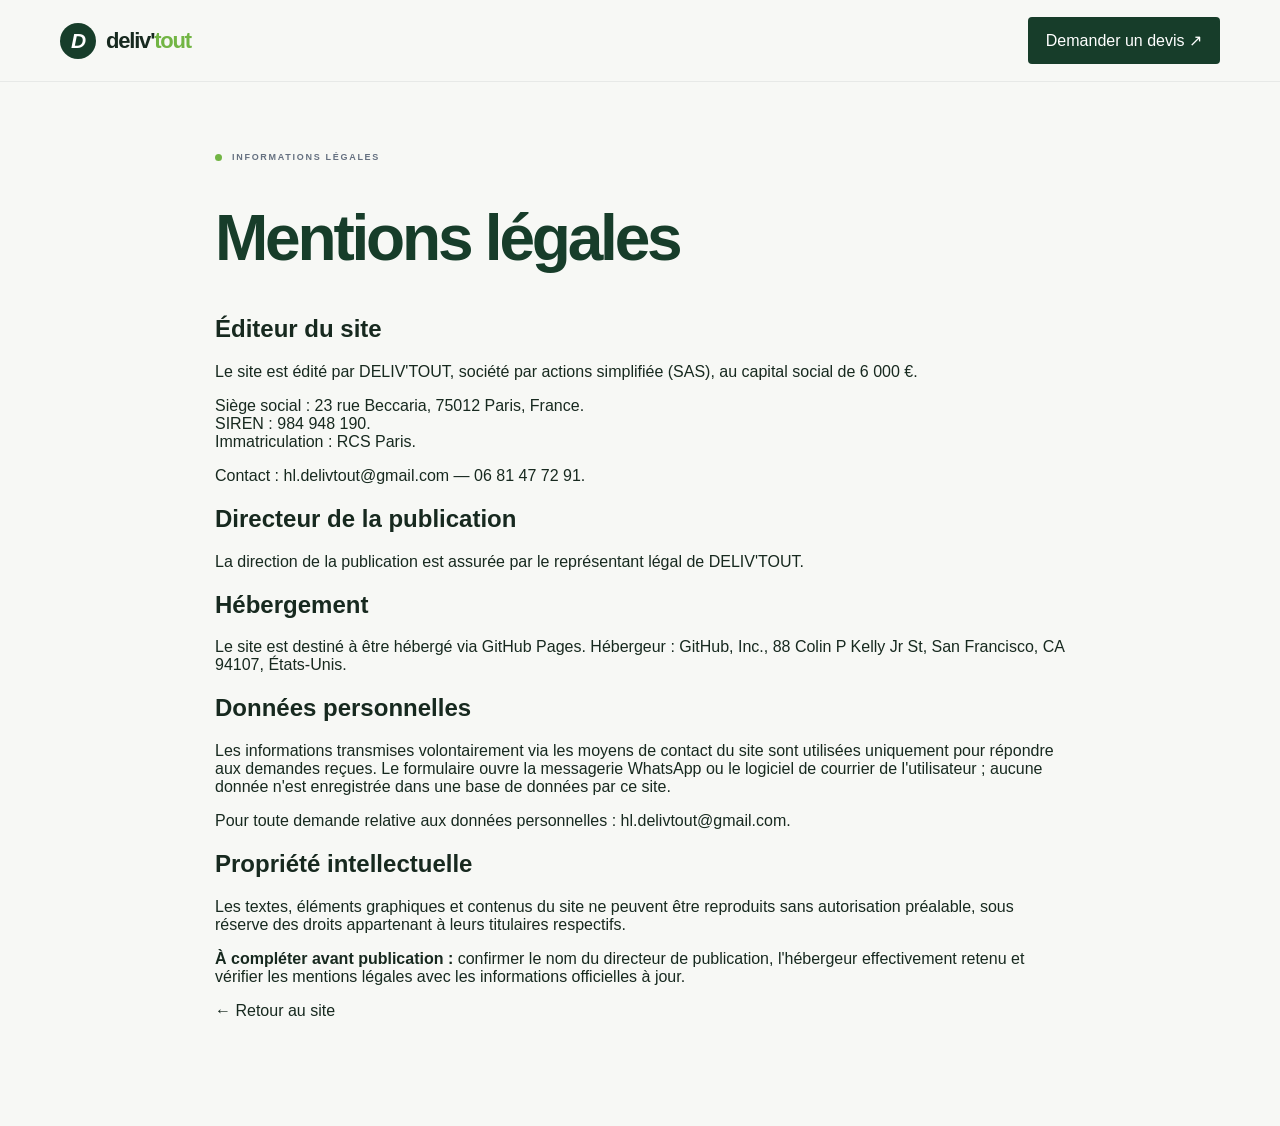
==== mentions-legales.html @ 5c709c32 "Add legal information and privacy page" ====
<!doctype html>
<html lang="fr"><head><meta charset="utf-8"><meta name="viewport" content="width=device-width, initial-scale=1"><meta name="theme-color" content="#173d2a"><title>Mentions légales — Deliv'tout</title><link rel="stylesheet" href="styles.css"></head>
<body><header class="site-header"><a class="brand" href="index.html"><span class="brand-mark">D</span><span>deliv'<b>tout</b></span></a><a class="nav-cta" href="index.html#devis">Demander un devis ↗</a></header>
<main class="section-wrap" style="padding-top:70px;padding-bottom:90px;max-width:850px"><div class="eyebrow"><span></span> INFORMATIONS LÉGALES</div><h1 style="font:800 clamp(38px,6vw,64px)/1.05 Manrope,sans-serif;color:#173d2a;letter-spacing:-.05em">Mentions légales</h1>
<h2>Éditeur du site</h2><p>Le site est édité par DELIV'TOUT, société par actions simplifiée (SAS), au capital social de 6 000 €.</p><p>Siège social : 23 rue Beccaria, 75012 Paris, France.<br>SIREN : 984 948 190.<br>Immatriculation : RCS Paris.</p>
<p>Contact : <a href="mailto:hl.delivtout@gmail.com">hl.delivtout@gmail.com</a> — <a href="tel:+33681477291">06 81 47 72 91</a>.</p>
<h2>Directeur de la publication</h2><p>La direction de la publication est assurée par le représentant légal de DELIV'TOUT.</p>
<h2>Hébergement</h2><p>Le site est destiné à être hébergé via GitHub Pages. Hébergeur : GitHub, Inc., 88 Colin P Kelly Jr St, San Francisco, CA 94107, États-Unis.</p>
<h2>Données personnelles</h2><p>Les informations transmises volontairement via les moyens de contact du site sont utilisées uniquement pour répondre aux demandes reçues. Le formulaire ouvre la messagerie WhatsApp ou le logiciel de courrier de l'utilisateur ; aucune donnée n'est enregistrée dans une base de données par ce site.</p><p>Pour toute demande relative aux données personnelles : <a href="mailto:hl.delivtout@gmail.com">hl.delivtout@gmail.com</a>.</p>
<h2>Propriété intellectuelle</h2><p>Les textes, éléments graphiques et contenus du site ne peuvent être reproduits sans autorisation préalable, sous réserve des droits appartenant à leurs titulaires respectifs.</p>
<p><strong>À compléter avant publication :</strong> confirmer le nom du directeur de publication, l'hébergeur effectivement retenu et vérifier les mentions légales avec les informations officielles à jour.</p><p><a href="index.html">← Retour au site</a></p></main></body></html>
---- styles.css ----
:root{--navy:#173d2a;--navy2:#102d20;--ink:#17291f;--muted:#68786e;--orange:#72b544;--cream:#f7f8f5;--line:#e4e5e3;--white:#fff;--font:'DM Sans',sans-serif;--display:'Manrope',sans-serif}*{box-sizing:border-box}html{scroll-behavior:smooth;scroll-padding-top:90px}body{margin:0;color:var(--ink);font-family:var(--font);background:var(--cream);-webkit-font-smoothing:antialiased}a{color:inherit;text-decoration:none}button,input,select,textarea{font:inherit}.section-wrap{width:min(1160px,calc(100% - 64px));margin-inline:auto}.announcement{height:34px;background:var(--navy);color:#d8e0e8;display:flex;align-items:center;justify-content:center;gap:10px;font-size:10px;letter-spacing:.13em;text-transform:uppercase}.pulse,.eyebrow span{width:7px;height:7px;border-radius:50%;background:var(--orange);display:inline-block}.site-header{height:82px;padding:0 max(32px,calc((100vw - 1160px)/2));display:flex;align-items:center;justify-content:space-between;background:var(--cream);position:sticky;top:0;z-index:20;border-bottom:1px solid rgba(16,28,44,.07)}.brand{display:flex;align-items:center;gap:10px;font:800 22px var(--display);letter-spacing:-1.2px}.brand b{color:var(--orange)}.brand-mark{width:36px;height:36px;border-radius:11px;background:var(--navy);color:#fff;display:grid;place-items:center;font:800 21px var(--display);position:relative}.brand-mark span,.mini-brand span,.strip-mark span,.big-d span{color:var(--orange)}.main-nav{display:flex;align-items:center;gap:34px;font-size:12px;font-weight:600}.main-nav>a:not(.nav-cta){color:#4c5866;transition:color .2s}.main-nav>a:hover{color:var(--orange)}.nav-cta{background:var(--navy);color:#fff;padding:14px 18px;border-radius:4px}.nav-cta span,.button span{color:var(--orange);margin-left:10px}.menu-toggle{display:none}.hero{min-height:660px;padding-top:90px;position:relative;display:grid;grid-template-columns:1fr .92fr;align-items:center;gap:30px}.hero-copy{padding-bottom:55px;position:relative;z-index:2}.eyebrow{font-size:9px;font-weight:700;letter-spacing:.19em;color:#657080;display:flex;align-items:center;gap:10px}.hero h1,.section-heading h2,.pro-band h2,.about h2,.quote-intro h2{font:800 clamp(48px,6.2vw,78px)/1.05 var(--display);letter-spacing:-.065em;margin:27px 0 22px;color:var(--navy)}h1 em,h2 em{font-style:normal;color:var(--orange)}.hero-lead{font-size:15px;line-height:1.8;color:#677282;max-width:475px}.hero-actions{display:flex;align-items:center;gap:26px;margin-top:32px}.button{display:inline-flex;align-items:center;justify-content:center;padding:17px 22px;border-radius:4px;font-size:12px;font-weight:700;transition:transform .25s,background .25s;cursor:pointer;border:0}.button:hover{transform:translateY(-3px)}.button-primary{background:var(--orange);color:#fff;box-shadow:0 9px 22px #72b5442a}.button-primary span{color:#fff}.text-link{font-size:11px;font-weight:700}.text-link span{color:var(--orange);padding-left:7px}.hero-note{display:flex;gap:13px;align-items:center;margin-top:56px}.note-icon{width:35px;height:35px;border:1px solid #e3e1da;border-radius:50%;display:grid;place-items:center;color:var(--orange);font-size:17px}.hero-note b,.hero-note small{display:block}.hero-note b{font-size:11px}.hero-note small{font-size:10px;color:#87909a;margin-top:4px}.hero-art{height:475px;position:relative;background:#e8e9e4;border-radius:48% 48% 5px 5px;overflow:hidden}.hero-art:before{content:"";position:absolute;inset:0;background:linear-gradient(140deg,#e9ece8,#d7e0dd 60%,#c8d4d2)}.art-orbit{position:absolute;border:1px solid #aabbb5;border-radius:50%;width:470px;height:470px;left:50%;top:50%;transform:translate(-50%,-50%)}.orbit-two{width:350px;height:350px;border-style:dashed;opacity:.7}.art-sun{position:absolute;width:240px;height:240px;background:#c5dcb8;border-radius:50%;left:50%;top:48%;transform:translate(-50%,-50%);opacity:.8}.art-route{position:absolute;border:1px dashed #fff;border-radius:50%;transform:rotate(-28deg)}.route-a{width:500px;height:230px;left:-30px;top:100px}.route-b{width:400px;height:180px;left:10px;top:190px;transform:rotate(28deg)}.delivery-card{position:absolute;width:250px;height:290px;background:var(--navy);color:white;left:50%;top:50%;transform:translate(-50%,-47%) rotate(-5deg);border-radius:9px;padding:21px;box-shadow:0 30px 60px #17283c42}.card-top{display:flex;justify-content:space-between;align-items:center}.mini-brand{font:800 18px var(--display)}.live-tag{font-size:7px;letter-spacing:.1em;color:#c7d2dc}.live-tag i{display:inline-block;width:5px;height:5px;background:#8bd3a7;border-radius:50%;margin-right:4px}.package{height:130px;display:grid;place-items:center;color:var(--orange);font-size:76px;border-bottom:1px solid #ffffff24;margin:13px 0}.card-lines{font:700 14px var(--display);line-height:1.55}.card-lines b{display:block}.card-lines .orange{color:var(--orange)}.route-line{display:flex;align-items:center;margin-top:20px}.route-line span{height:5px;width:5px;border-radius:50%;background:var(--orange)}.route-line span:nth-child(2){height:1px;width:100%;border-radius:0;background:#708093}.route-labels{display:flex;justify-content:space-between;margin-top:8px;font-size:6px;color:#a8b6c4;letter-spacing:.12em}.floating-chip{position:absolute;background:#fff;padding:12px 15px;border-radius:4px;box-shadow:0 8px 25px #17283c18;font-size:9px;font-weight:700}.floating-chip span{color:var(--orange);font-size:14px;margin-right:6px}.chip-top{top:90px;right:15px}.chip-bottom{bottom:83px;left:3px}.art-caption{position:absolute;bottom:20px;right:20px;font-size:7px;letter-spacing:.17em;color:#64746f}.hero-bottom{position:absolute;bottom:0;left:0;right:0;height:48px;border-top:1px solid var(--line);display:flex;justify-content:space-between;align-items:center;font-size:8px;letter-spacing:.16em;color:#89919a}.trust-strip{background:#fff;min-height:104px;padding:20px max(32px,calc((100vw - 1160px)/2));display:grid;grid-template-columns:repeat(3,1fr) 60px;align-items:center;border-bottom:1px solid var(--line)}.trust-strip>div:not(.strip-mark){display:flex;align-items:center;gap:14px;border-right:1px solid var(--line);height:38px}.trust-strip b{font:700 12px var(--display);color:var(--orange)}.trust-strip span{font-size:11px;font-weight:600}.strip-mark{font:800 25px var(--display);text-align:right;color:var(--navy)}.services{padding-top:125px;padding-bottom:130px}.section-heading{display:flex;justify-content:space-between;align-items:end;margin-bottom:48px}.section-heading h2,.about h2{font-size:52px;margin:20px 0 0}.section-heading>p{max-width:360px;color:#75808d;font-size:13px;line-height:1.8;margin:0 0 5px}.service-grid{display:grid;grid-template-columns:1fr 1fr;gap:24px}.service-card{background:#fff;border:1px solid #ecece8;display:grid;grid-template-columns:.9fr 1.1fr;min-height:255px;transition:transform .3s,box-shadow .3s}.service-card:hover{transform:translateY(-5px);box-shadow:0 20px 40px #18283b0d}.service-visual{position:relative;min-height:255px;overflow:hidden;background:#e7e9e4}.visual-number{position:absolute;top:17px;left:17px;font-size:7px;font-weight:700;letter-spacing:.13em;color:#64717a;z-index:2}.service-info{padding:28px 25px;display:flex;flex-direction:column;align-items:flex-start}.service-kicker{font-size:7px;letter-spacing:.15em;color:#929aa2;font-weight:700}.service-info h3{font:800 21px var(--display);letter-spacing:-.04em;margin:8px 0 12px;color:var(--navy)}.service-info p{font-size:10px;line-height:1.75;color:#7a8490;margin:0 0 22px}.arrow-link{font-size:9px;font-weight:700;margin-top:auto}.arrow-link span{color:var(--orange);margin-left:8px}.visual-move{background:#dce3df}.move-box{position:absolute;background:#d6e6cf;border:1px solid #9dbd8e;box-shadow:8px 8px 0 #17283c14;transform:rotate(-8deg)}.box-one{width:95px;height:105px;left:25%;top:27%}.box-two{width:65px;height:75px;left:55%;top:44%;background:#f5d4b6}.move-arrow{position:absolute;right:15px;bottom:10px;font-size:48px;color:#fff}.visual-express{background:#eaf1e7}.speed-lines{position:absolute;left:15%;top:42%;width:65%;height:2px;background:#efb69a;box-shadow:0 13px #efb69a,0 -13px #efb69a}.express-box{position:absolute;top:32%;left:36%;width:75px;height:75px;background:var(--navy);color:#fff;border-radius:13px;display:grid;place-items:center;font:800 38px var(--display);transform:rotate(8deg);box-shadow:10px 12px 0 #17283c18}.express-box span{color:var(--orange)}.visual-stamp{position:absolute;bottom:17px;right:17px;font:800 9px var(--display);letter-spacing:.15em;color:#d77a58}.visual-pro{background:#dce2e8}.pro-grid{position:absolute;inset:45px 22px 22px;background:linear-gradient(90deg,transparent 49%,#fff8 50%,transparent 51%),linear-gradient(0deg,transparent 49%,#fff8 50%,transparent 51%);background-size:38px 38px;transform:perspective(150px) rotateX(25deg)}.pro-pill{position:absolute;left:50%;top:50%;transform:translate(-50%,-50%);background:var(--navy);color:#fff;padding:14px 22px;font:800 18px var(--display);border-radius:4px}.pro-route{position:absolute;bottom:22px;right:18px;color:var(--orange);font-size:19px}.visual-urban{background:#e5e9e1}.urban-ring{position:absolute;width:160px;height:160px;border:1px solid #b4c1b5;border-radius:50%;left:50%;top:55%;transform:translate(-50%,-50%);box-shadow:0 0 0 20px #fff3,0 0 0 40px #fff2}.urban-bike{position:absolute;left:50%;top:47%;transform:translate(-50%,-50%);font-size:100px;color:var(--navy);font-weight:400}.urban-label{position:absolute;bottom:18px;left:18px;font:800 10px/1.2 var(--display);letter-spacing:.12em;color:#64746b}.pro-band{background:var(--navy);color:#fff;overflow:hidden}.pro-band-inner{min-height:480px;display:grid;grid-template-columns:1fr .9fr;align-items:center;gap:50px}.eyebrow-light{color:#aebac7}.pro-band h2,.quote-intro h2{color:#fff;font-size:53px;margin:22px 0}.pro-band-copy>p,.quote-intro>p{max-width:440px;font-size:12px;line-height:1.9;color:#b3bfcb}.button-light{background:#fff;color:var(--navy);margin-top:22px}.button-light span{color:var(--orange)}.pro-band-graphic{height:400px;position:relative;display:grid;place-items:center}.big-d{font:800 210px var(--display);letter-spacing:-.1em;color:#263b51;position:relative;z-index:1}.graphic-ring{position:absolute;width:320px;height:320px;border:1px solid #ffffff35;border-radius:50%;box-shadow:0 0 0 38px #ffffff08,0 0 0 76px #ffffff06}.graphic-center{position:absolute;text-align:center;font-size:8px;letter-spacing:.2em;line-height:2;color:#b8c4cf}.graphic-center b{font:800 12px var(--display);color:#fff}.graphic-label{position:absolute;font-size:7px;letter-spacing:.16em;color:#a8b6c4}.label-a{top:50px;right:20px}.label-b{bottom:48px;left:0}.about{padding-top:130px;padding-bottom:130px;display:grid;grid-template-columns:.95fr 1.05fr;gap:100px;align-items:center}.about-visual{height:460px;background:#e7e9e3;position:relative;overflow:hidden;display:flex;align-items:center;padding:50px}.about-grid{position:absolute;inset:0;background:linear-gradient(90deg,transparent 49%,#fff9 50%,transparent 51%),linear-gradient(0deg,transparent 49%,#fff9 50%,transparent 51%);background-size:45px 45px;opacity:.7}.about-statement{position:relative;z-index:1;font:800 53px/1.08 var(--display);letter-spacing:-.07em;color:var(--navy)}.about-statement em{color:var(--orange);font-style:normal}.about-index{position:absolute;bottom:20px;left:22px;font-size:7px;letter-spacing:.15em;color:#7d8984}.about h2{font-size:49px;margin:20px 0}.about-copy>p{font-size:12px;line-height:1.9;color:#76818c}.values{margin-top:30px;border-top:1px solid var(--line)}.values>div{display:flex;gap:20px;padding:15px 0;border-bottom:1px solid var(--line)}.values>div>b{font:700 11px var(--display);color:var(--orange)}.values strong,.values small{display:block}.values strong{font-size:10px}.values small{font-size:9px;color:#8a939d;margin-top:4px}.quote-section{background:var(--navy2);padding:105px 0;color:#fff}.quote-inner{display:grid;grid-template-columns:.85fr 1.15fr;gap:90px;align-items:start}.quote-intro h2{font-size:58px}.quote-intro>p{max-width:360px}.quote-contact{display:flex;gap:14px;align-items:center;margin-top:55px;padding-top:20px;border-top:1px solid #ffffff25}.contact-symbol{width:36px;height:36px;border:1px solid #ffffff3b;border-radius:50%;display:grid;place-items:center;color:var(--orange)}.quote-contact b,.quote-contact small{display:block}.quote-contact b{font-size:10px}.quote-contact small{font-size:9px;line-height:1.6;color:#aebac7;margin-top:5px}.quote-form{background:#fff;color:var(--navy);padding:34px 36px;border-radius:5px}.form-head{display:flex;justify-content:space-between;font-size:8px;letter-spacing:.15em;color:#8b949c;margin-bottom:25px;padding-bottom:17px;border-bottom:1px solid var(--line)}.quote-form label{display:block;font-size:10px;font-weight:700;margin:16px 0 8px}.quote-form label small{color:#939ca4;font-weight:400}.quote-form input:not([type=checkbox]),.quote-form select,.quote-form textarea{width:100%;border:1px solid #e2e5e6;background:#fafaf8;border-radius:3px;padding:12px;font-size:10px;color:var(--navy);outline:none}.quote-form input:focus,.quote-form select:focus,.quote-form textarea:focus{border-color:var(--orange)}.quote-form textarea{resize:vertical}.form-row{display:grid;grid-template-columns:1fr 1fr;gap:14px}.consent{display:flex!important;gap:9px;align-items:flex-start;font-size:9px!important;font-weight:400!important;line-height:1.5;color:#75808b}.consent input{accent-color:var(--orange);margin:0}.consent span{margin-top:-2px}.form-submit{width:100%;margin-top:18px}.form-note{font-size:8px;color:#929ba4;line-height:1.6}.form-result{font-size:10px;line-height:1.7;color:#3d6f52;margin-top:10px;overflow-wrap:anywhere}.recruit{padding-top:65px;padding-bottom:65px;display:flex;align-items:center;gap:24px}.recruit-icon{width:50px;height:50px;border:1px solid #e3e3de;border-radius:50%;display:grid;place-items:center;color:var(--orange);font-size:23px;flex:none}.recruit .eyebrow{font-size:8px}.recruit h2{font:800 24px var(--display);letter-spacing:-.05em;margin:8px 0}.recruit h2 em{color:var(--orange);font-style:normal}.recruit p{font-size:10px;color:#818b96;margin:0}.button-outline{margin-left:auto;border:1px solid #d9dcd9;color:var(--navy);white-space:nowrap}.button-outline span{color:var(--orange)}.footer{background:#0b1522;color:#fff;padding:48px 0 20px}.footer-main{display:grid;grid-template-columns:1fr 1fr 1fr;align-items:center;padding-bottom:40px}.brand-footer{color:#fff}.footer-main>p{font-size:10px;color:#a7b2be}.footer-cta{justify-self:end;font-size:10px;color:#aab6c3}.footer-cta span{display:block;color:var(--orange);font-weight:700;margin-top:7px}.footer-bottom{border-top:1px solid #ffffff20;padding-top:18px;display:flex;justify-content:space-between;gap:20px;color:#8794a2;font-size:8px}.footer-bottom a{color:#fff}.reveal{opacity:0;transform:translateY(22px);transition:opacity .7s ease,transform .7s ease}.reveal.visible{opacity:1;transform:translateY(0)}@media(max-width:900px){.main-nav{gap:18px}.main-nav>a:not(.nav-cta){font-size:10px}.hero{min-height:590px;grid-template-columns:1fr .85fr}.hero-art{height:400px}.delivery-card{transform:translate(-50%,-47%) scale(.85) rotate(-5deg)}.section-heading h2{font-size:44px}.service-card{grid-template-columns:1fr}.service-visual{min-height:190px}.service-info{min-height:215px}.about{gap:45px}.quote-inner{gap:40px}.pro-band-inner{gap:20px}}@media(max-width:650px){.section-wrap{width:calc(100% - 40px)}.announcement{font-size:8px;letter-spacing:.08em}.site-header{height:70px;padding:0 20px}.brand{font-size:20px}.menu-toggle{display:flex;width:40px;height:40px;border:1px solid var(--line);border-radius:4px;background:transparent;flex-direction:column;align-items:center;justify-content:center;gap:5px}.menu-toggle span{width:17px;height:1px;background:var(--navy)}.main-nav{display:none;position:absolute;top:69px;left:0;right:0;background:var(--cream);padding:20px;box-shadow:0 15px 20px #14203312;flex-direction:column;align-items:stretch;gap:20px}.main-nav.open{display:flex}.main-nav>a:not(.nav-cta){font-size:13px}.nav-cta{text-align:center}.hero{display:flex;flex-direction:column;align-items:stretch;padding-top:62px;gap:25px;min-height:0}.hero-copy{padding-bottom:0}.hero h1{font-size:58px;margin:22px 0 18px}.hero-lead{font-size:13px}.hero-actions{gap:18px;flex-wrap:wrap}.button{padding:15px 17px}.text-link{font-size:10px}.hero-note{margin-top:35px}.hero-art{height:365px;border-radius:48% 48% 5px 5px;margin-bottom:65px}.delivery-card{transform:translate(-50%,-47%) scale(.82) rotate(-5deg)}.chip-top{right:0;top:65px}.chip-bottom{bottom:65px}.hero-bottom{bottom:0}.trust-strip{padding:18px 20px;grid-template-columns:1fr 1fr;gap:15px}.trust-strip>div:not(.strip-mark){border:0;height:auto}.trust-strip>div:nth-child(3){grid-column:1}.strip-mark{grid-column:2;grid-row:1 / span 2;align-self:center}.services{padding-top:80px;padding-bottom:80px}.section-heading{display:block;margin-bottom:30px}.section-heading h2,.about h2{font-size:42px}.section-heading>p{font-size:12px;margin-top:20px}.service-grid{grid-template-columns:1fr;gap:15px}.service-card{grid-template-columns:.85fr 1.15fr;min-height:220px}.service-visual{min-height:220px}.service-info{min-height:220px;padding:20px 16px}.service-info h3{font-size:18px}.service-info p{font-size:9px}.arrow-link{font-size:8px}.pro-band-inner{display:block;padding-top:70px;padding-bottom:35px}.pro-band h2{font-size:43px}.pro-band-copy>p{font-size:11px}.pro-band-graphic{height:290px;margin-top:20px}.big-d{font-size:165px}.graphic-ring{width:240px;height:240px}.about{padding-top:80px;padding-bottom:80px;display:flex;flex-direction:column;gap:40px;align-items:stretch}.about-visual{height:350px;padding:35px}.about-statement{font-size:47px}.about-copy>p{font-size:11px}.quote-section{padding:75px 0}.quote-inner{display:flex;flex-direction:column;gap:35px}.quote-intro h2{font-size:48px}.quote-intro>p{font-size:11px}.quote-contact{margin-top:30px}.quote-form{padding:25px 20px;width:100%}.form-row{grid-template-columns:1fr;gap:0}.recruit{padding-top:45px;padding-bottom:45px;display:grid;grid-template-columns:45px 1fr;gap:15px}.recruit-icon{width:43px;height:43px}.recruit h2{font-size:21px}.recruit p{line-height:1.6}.button-outline{grid-column:1 / -1;margin:5px 0 0;width:100%}.footer-main{grid-template-columns:1fr 1fr;gap:15px}.footer-main>p{grid-column:1 / -1;grid-row:2}.footer-cta{grid-column:2;grid-row:1}.footer-bottom{flex-direction:column;gap:10px;line-height:1.6}.art-caption{font-size:6px}}@media(prefers-reduced-motion:reduce){*,*:before,*:after{scroll-behavior:auto!important;transition:none!important}.reveal{opacity:1;transform:none}}
.footer-contact{display:flex;flex-direction:column;gap:9px;font-size:14px;color:rgba(255,255,255,.78)}.footer-contact a{color:inherit;text-decoration:none}.footer-contact a:hover{text-decoration:underline}.footer-contact span{color:rgba(255,255,255,.58)}.quote-contact a{color:inherit;text-decoration:none}.quote-contact a:hover{text-decoration:underline}

/* Fleet and partners */
.fleet{padding-top:100px;padding-bottom:100px}.fleet-grid{display:grid;grid-template-columns:repeat(3,1fr);gap:18px;margin-top:42px}.fleet-card{background:#fff;border:1px solid var(--line);padding:14px}.fleet-visual{height:155px;background:linear-gradient(145deg,#edf3ed,#dfe9df);display:flex;align-items:flex-end;justify-content:space-between;padding:16px;color:#244b34;position:relative;overflow:hidden}.fleet-visual:after{content:'D';position:absolute;font-family:var(--display);font-size:145px;font-weight:800;right:22px;top:-32px;color:rgba(31,93,54,.08)}.fleet-visual span,.fleet-visual b{position:relative;z-index:1;font-size:11px;letter-spacing:.12em}.fleet-card h3{font-family:var(--display);font-size:19px;margin:18px 0 7px}.fleet-card p,.partners p{color:var(--muted);font-size:14px;line-height:1.7}.fleet-note{font-size:12px;color:var(--muted);margin-top:20px}.partners{padding:75px 0 95px;border-top:1px solid var(--line)}.partners h2{font-family:var(--display);font-size:clamp(32px,4vw,48px);line-height:1.1}.partner-names{display:flex;flex-wrap:wrap;gap:12px;margin:28px 0 12px}.partner-names span{background:#fff;border:1px solid var(--line);padding:16px 22px;font-weight:800;letter-spacing:.06em;font-size:13px}.partners small{color:var(--muted)}@media(max-width:800px){.fleet-grid{grid-template-columns:repeat(2,1fr)}}@media(max-width:520px){.fleet-grid{grid-template-columns:1fr}.fleet{padding-top:65px;padding-bottom:65px}}

/* Deliv'tout — restrained green corporate identity */
.brand-mark{background:#173d2a;border-radius:50%;font-style:italic}.brand b{color:#72b544}.pulse,.eyebrow span{background:#72b544}
.button-primary{background:#397b42;box-shadow:0 9px 22px #397b4225}.button-primary span,.nav-cta span,.button span{color:#b7df86}
.nav-cta{background:#173d2a}.hero-art{background:#e6eee4;border-radius:4px}.hero-art:before{background:linear-gradient(145deg,#edf3eb,#d5e3d2 65%,#c1d5bd)}
.art-sun{background:#a8c99b;opacity:.55}.delivery-card{background:#173d2a}.floating-chip span{color:#397b42}
.fleet-card{padding:0;border:0;background:transparent}.fleet-visual{height:190px;background:linear-gradient(145deg,#eef3ec,#dce8d9);border:1px solid #dce5d9;border-radius:3px}.fleet-visual:after{color:rgba(31,93,54,.06)}
.partners{background:#f0f4ee;padding-inline:32px}.partner-names span{border-radius:2px;color:#243b2b}.pro-band{background:#173d2a}.quote-section{background:#102d20}.form-submit{background:#397b42}
@media(max-width:650px){.partners{padding-inline:20px}}
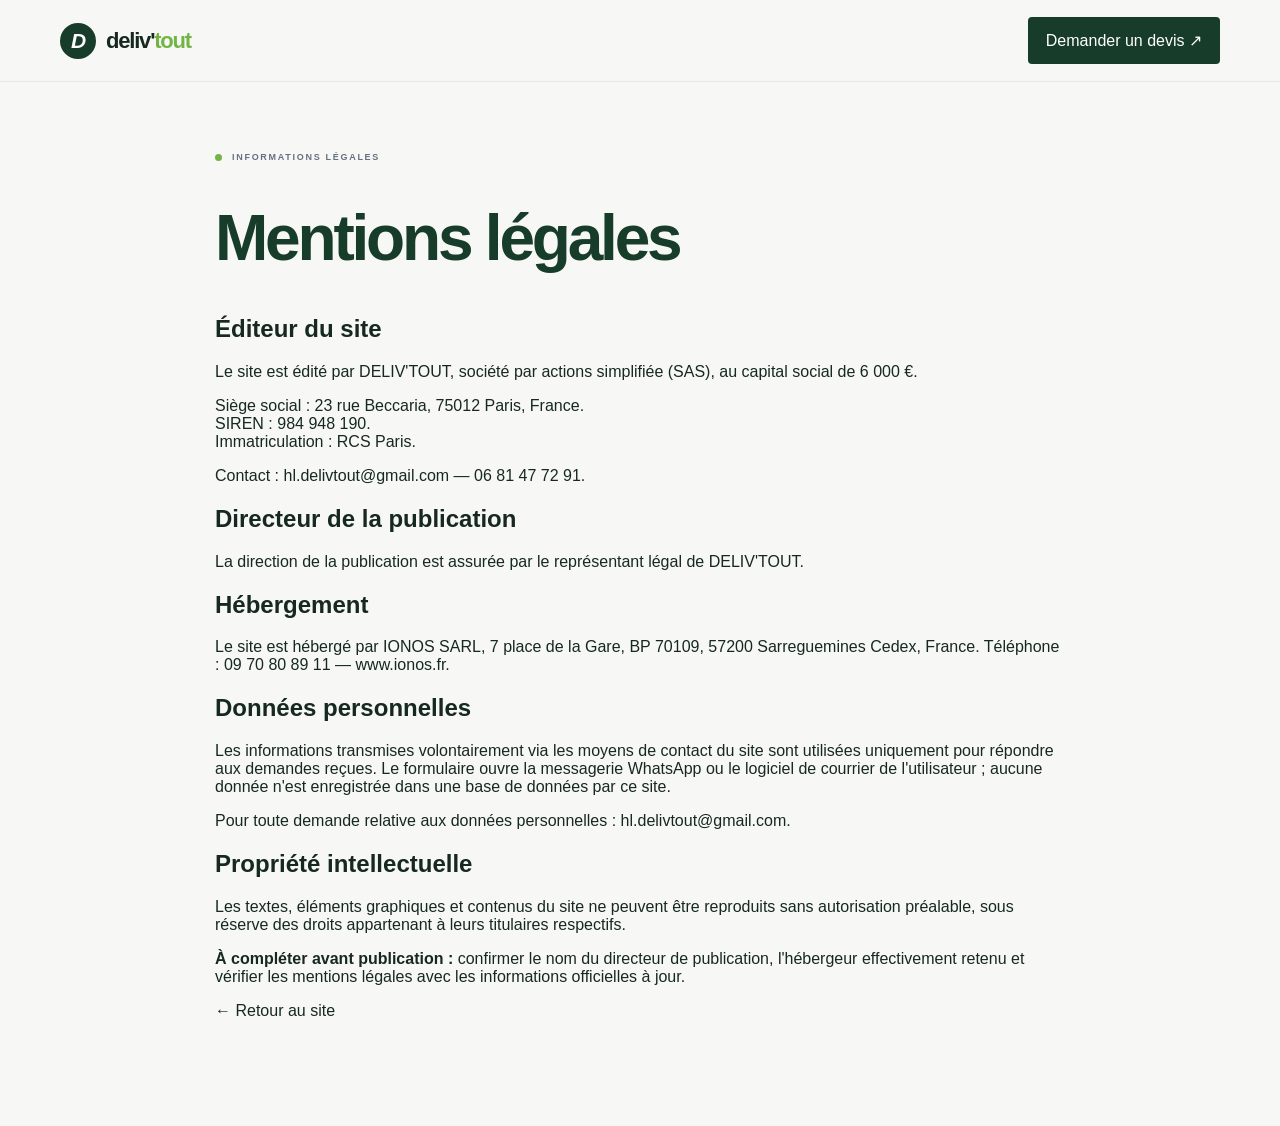
==== commit de1c74dc: "Set IONOS as the website host in legal notice" ====
--- a/mentions-legales.html
+++ b/mentions-legales.html
@@ -5,7 +5,7 @@
 <h2>Éditeur du site</h2><p>Le site est édité par DELIV'TOUT, société par actions simplifiée (SAS), au capital social de 6 000 €.</p><p>Siège social : 23 rue Beccaria, 75012 Paris, France.<br>SIREN : 984 948 190.<br>Immatriculation : RCS Paris.</p>
 <p>Contact : <a href="mailto:hl.delivtout@gmail.com">hl.delivtout@gmail.com</a> — <a href="tel:+33681477291">06 81 47 72 91</a>.</p>
 <h2>Directeur de la publication</h2><p>La direction de la publication est assurée par le représentant légal de DELIV'TOUT.</p>
-<h2>Hébergement</h2><p>Le site est destiné à être hébergé via GitHub Pages. Hébergeur : GitHub, Inc., 88 Colin P Kelly Jr St, San Francisco, CA 94107, États-Unis.</p>
+<h2>Hébergement</h2><p>Le site est hébergé par IONOS SARL, 7 place de la Gare, BP 70109, 57200 Sarreguemines Cedex, France. Téléphone : 09 70 80 89 11 — <a href="https://www.ionos.fr/" target="_blank" rel="noopener">www.ionos.fr</a>.</p>
 <h2>Données personnelles</h2><p>Les informations transmises volontairement via les moyens de contact du site sont utilisées uniquement pour répondre aux demandes reçues. Le formulaire ouvre la messagerie WhatsApp ou le logiciel de courrier de l'utilisateur ; aucune donnée n'est enregistrée dans une base de données par ce site.</p><p>Pour toute demande relative aux données personnelles : <a href="mailto:hl.delivtout@gmail.com">hl.delivtout@gmail.com</a>.</p>
 <h2>Propriété intellectuelle</h2><p>Les textes, éléments graphiques et contenus du site ne peuvent être reproduits sans autorisation préalable, sous réserve des droits appartenant à leurs titulaires respectifs.</p>
 <p><strong>À compléter avant publication :</strong> confirmer le nom du directeur de publication, l'hébergeur effectivement retenu et vérifier les mentions légales avec les informations officielles à jour.</p><p><a href="index.html">← Retour au site</a></p></main></body></html>
--- a/styles.css
+++ b/styles.css
@@ -12,3 +12,17 @@
 .fleet-card{padding:0;border:0;background:transparent}.fleet-visual{height:190px;background:linear-gradient(145deg,#eef3ec,#dce8d9);border:1px solid #dce5d9;border-radius:3px}.fleet-visual:after{color:rgba(31,93,54,.06)}
 .partners{background:#f0f4ee;padding-inline:32px}.partner-names span{border-radius:2px;color:#243b2b}.pro-band{background:#173d2a}.quote-section{background:#102d20}.form-submit{background:#397b42}
 @media(max-width:650px){.partners{padding-inline:20px}}
+
+
+/* Approved fleet banner: keep the real image crisp and uncropped */
+.hero-art.fleet-image{height:auto;min-height:0;align-self:center;overflow:hidden;border-radius:4px;background:transparent}
+.hero-art.fleet-image:before{content:none}
+.hero-art.fleet-image img{position:relative;z-index:1;display:block;width:100%;height:auto;object-fit:contain}
+@media(max-width:650px){.hero-art.fleet-image{height:auto;margin-bottom:56px}.hero-art.fleet-image img{width:100%;height:auto}}
+
+/* Footer contact layout and mobile fleet image */
+.footer-main{grid-template-columns:1fr 1.2fr 1.1fr 1fr;gap:22px}
+.footer-contact{font-size:11px;overflow-wrap:anywhere}
+.footer-bottom{flex-wrap:wrap}
+@media(max-width:900px){.footer-main{grid-template-columns:1fr 1fr}.footer-contact{grid-column:1}.footer-cta{grid-column:2;grid-row:2}}
+@media(max-width:650px){.hero-art.fleet-image{border-radius:3px;margin-bottom:56px}.hero-art.fleet-image img{width:100%;height:auto}.footer-main{grid-template-columns:1fr 1fr}.footer-contact{grid-column:1/-1}.footer-cta{grid-column:2;grid-row:1}}
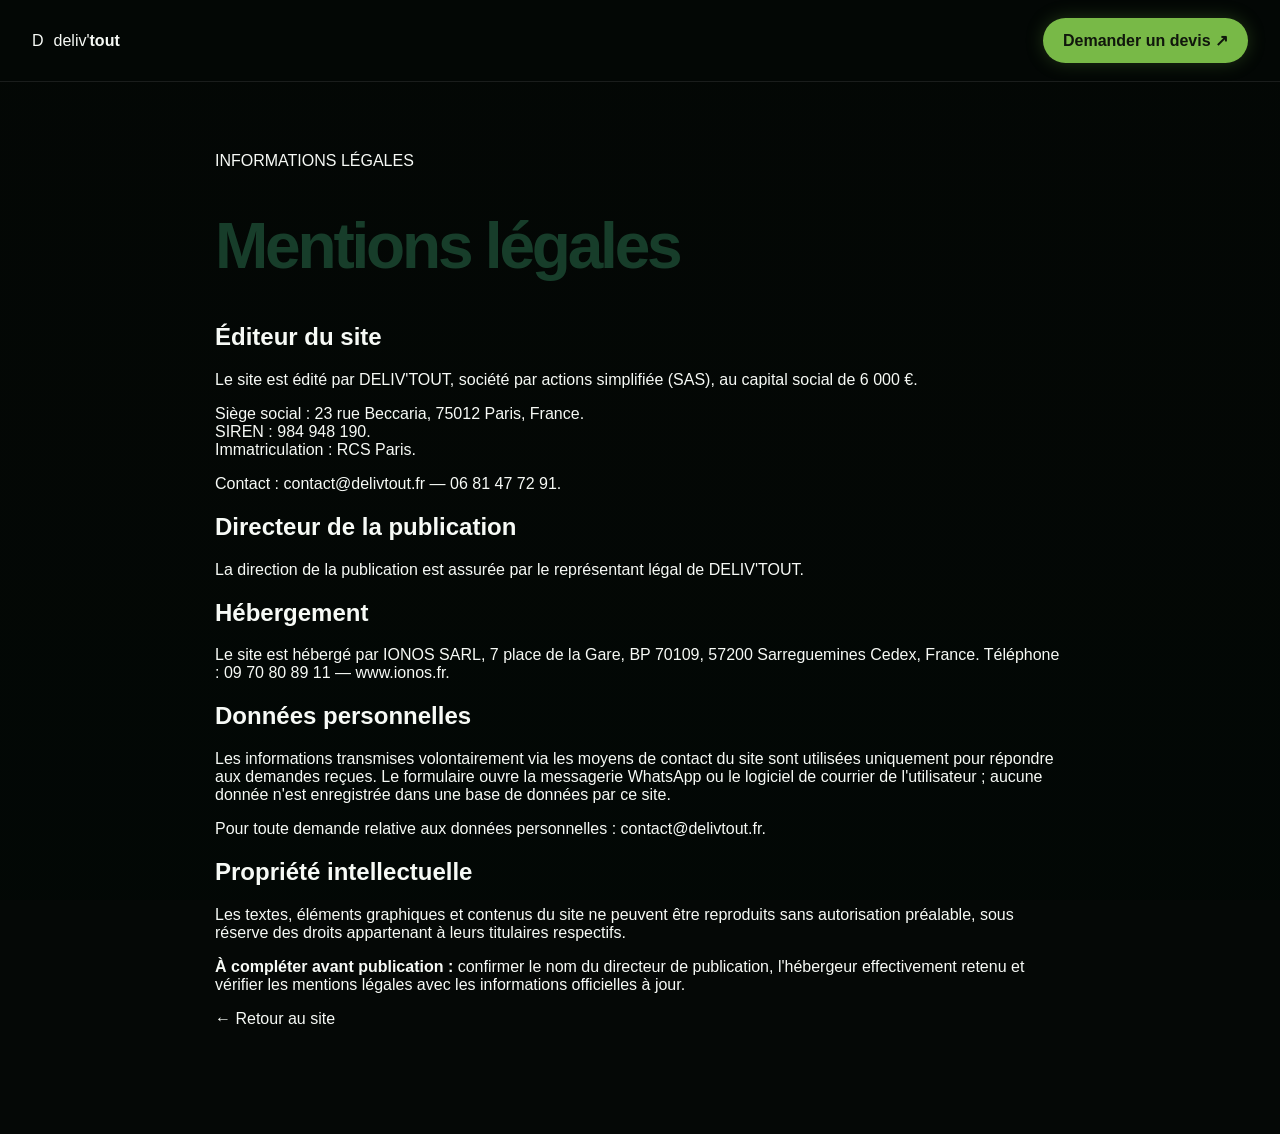
==== commit 099e6b76: "Update business contact email to contact@delivtout.fr" ====
--- a/mentions-legales.html
+++ b/mentions-legales.html
@@ -3,9 +3,9 @@
 <body><header class="site-header"><a class="brand" href="index.html"><span class="brand-mark">D</span><span>deliv'<b>tout</b></span></a><a class="nav-cta" href="index.html#devis">Demander un devis ↗</a></header>
 <main class="section-wrap" style="padding-top:70px;padding-bottom:90px;max-width:850px"><div class="eyebrow"><span></span> INFORMATIONS LÉGALES</div><h1 style="font:800 clamp(38px,6vw,64px)/1.05 Manrope,sans-serif;color:#173d2a;letter-spacing:-.05em">Mentions légales</h1>
 <h2>Éditeur du site</h2><p>Le site est édité par DELIV'TOUT, société par actions simplifiée (SAS), au capital social de 6 000 €.</p><p>Siège social : 23 rue Beccaria, 75012 Paris, France.<br>SIREN : 984 948 190.<br>Immatriculation : RCS Paris.</p>
-<p>Contact : <a href="mailto:hl.delivtout@gmail.com">hl.delivtout@gmail.com</a> — <a href="tel:+33681477291">06 81 47 72 91</a>.</p>
+<p>Contact : <a href="mailto:contact@delivtout.fr">contact@delivtout.fr</a> — <a href="tel:+33681477291">06 81 47 72 91</a>.</p>
 <h2>Directeur de la publication</h2><p>La direction de la publication est assurée par le représentant légal de DELIV'TOUT.</p>
 <h2>Hébergement</h2><p>Le site est hébergé par IONOS SARL, 7 place de la Gare, BP 70109, 57200 Sarreguemines Cedex, France. Téléphone : 09 70 80 89 11 — <a href="https://www.ionos.fr/" target="_blank" rel="noopener">www.ionos.fr</a>.</p>
-<h2>Données personnelles</h2><p>Les informations transmises volontairement via les moyens de contact du site sont utilisées uniquement pour répondre aux demandes reçues. Le formulaire ouvre la messagerie WhatsApp ou le logiciel de courrier de l'utilisateur ; aucune donnée n'est enregistrée dans une base de données par ce site.</p><p>Pour toute demande relative aux données personnelles : <a href="mailto:hl.delivtout@gmail.com">hl.delivtout@gmail.com</a>.</p>
+<h2>Données personnelles</h2><p>Les informations transmises volontairement via les moyens de contact du site sont utilisées uniquement pour répondre aux demandes reçues. Le formulaire ouvre la messagerie WhatsApp ou le logiciel de courrier de l'utilisateur ; aucune donnée n'est enregistrée dans une base de données par ce site.</p><p>Pour toute demande relative aux données personnelles : <a href="mailto:contact@delivtout.fr">contact@delivtout.fr</a>.</p>
 <h2>Propriété intellectuelle</h2><p>Les textes, éléments graphiques et contenus du site ne peuvent être reproduits sans autorisation préalable, sous réserve des droits appartenant à leurs titulaires respectifs.</p>
 <p><strong>À compléter avant publication :</strong> confirmer le nom du directeur de publication, l'hébergeur effectivement retenu et vérifier les mentions légales avec les informations officielles à jour.</p><p><a href="index.html">← Retour au site</a></p></main></body></html>
--- a/styles.css
+++ b/styles.css
@@ -1,28 +1,1247 @@
-:root{--navy:#173d2a;--navy2:#102d20;--ink:#17291f;--muted:#68786e;--orange:#72b544;--cream:#f7f8f5;--line:#e4e5e3;--white:#fff;--font:'DM Sans',sans-serif;--display:'Manrope',sans-serif}*{box-sizing:border-box}html{scroll-behavior:smooth;scroll-padding-top:90px}body{margin:0;color:var(--ink);font-family:var(--font);background:var(--cream);-webkit-font-smoothing:antialiased}a{color:inherit;text-decoration:none}button,input,select,textarea{font:inherit}.section-wrap{width:min(1160px,calc(100% - 64px));margin-inline:auto}.announcement{height:34px;background:var(--navy);color:#d8e0e8;display:flex;align-items:center;justify-content:center;gap:10px;font-size:10px;letter-spacing:.13em;text-transform:uppercase}.pulse,.eyebrow span{width:7px;height:7px;border-radius:50%;background:var(--orange);display:inline-block}.site-header{height:82px;padding:0 max(32px,calc((100vw - 1160px)/2));display:flex;align-items:center;justify-content:space-between;background:var(--cream);position:sticky;top:0;z-index:20;border-bottom:1px solid rgba(16,28,44,.07)}.brand{display:flex;align-items:center;gap:10px;font:800 22px var(--display);letter-spacing:-1.2px}.brand b{color:var(--orange)}.brand-mark{width:36px;height:36px;border-radius:11px;background:var(--navy);color:#fff;display:grid;place-items:center;font:800 21px var(--display);position:relative}.brand-mark span,.mini-brand span,.strip-mark span,.big-d span{color:var(--orange)}.main-nav{display:flex;align-items:center;gap:34px;font-size:12px;font-weight:600}.main-nav>a:not(.nav-cta){color:#4c5866;transition:color .2s}.main-nav>a:hover{color:var(--orange)}.nav-cta{background:var(--navy);color:#fff;padding:14px 18px;border-radius:4px}.nav-cta span,.button span{color:var(--orange);margin-left:10px}.menu-toggle{display:none}.hero{min-height:660px;padding-top:90px;position:relative;display:grid;grid-template-columns:1fr .92fr;align-items:center;gap:30px}.hero-copy{padding-bottom:55px;position:relative;z-index:2}.eyebrow{font-size:9px;font-weight:700;letter-spacing:.19em;color:#657080;display:flex;align-items:center;gap:10px}.hero h1,.section-heading h2,.pro-band h2,.about h2,.quote-intro h2{font:800 clamp(48px,6.2vw,78px)/1.05 var(--display);letter-spacing:-.065em;margin:27px 0 22px;color:var(--navy)}h1 em,h2 em{font-style:normal;color:var(--orange)}.hero-lead{font-size:15px;line-height:1.8;color:#677282;max-width:475px}.hero-actions{display:flex;align-items:center;gap:26px;margin-top:32px}.button{display:inline-flex;align-items:center;justify-content:center;padding:17px 22px;border-radius:4px;font-size:12px;font-weight:700;transition:transform .25s,background .25s;cursor:pointer;border:0}.button:hover{transform:translateY(-3px)}.button-primary{background:var(--orange);color:#fff;box-shadow:0 9px 22px #72b5442a}.button-primary span{color:#fff}.text-link{font-size:11px;font-weight:700}.text-link span{color:var(--orange);padding-left:7px}.hero-note{display:flex;gap:13px;align-items:center;margin-top:56px}.note-icon{width:35px;height:35px;border:1px solid #e3e1da;border-radius:50%;display:grid;place-items:center;color:var(--orange);font-size:17px}.hero-note b,.hero-note small{display:block}.hero-note b{font-size:11px}.hero-note small{font-size:10px;color:#87909a;margin-top:4px}.hero-art{height:475px;position:relative;background:#e8e9e4;border-radius:48% 48% 5px 5px;overflow:hidden}.hero-art:before{content:"";position:absolute;inset:0;background:linear-gradient(140deg,#e9ece8,#d7e0dd 60%,#c8d4d2)}.art-orbit{position:absolute;border:1px solid #aabbb5;border-radius:50%;width:470px;height:470px;left:50%;top:50%;transform:translate(-50%,-50%)}.orbit-two{width:350px;height:350px;border-style:dashed;opacity:.7}.art-sun{position:absolute;width:240px;height:240px;background:#c5dcb8;border-radius:50%;left:50%;top:48%;transform:translate(-50%,-50%);opacity:.8}.art-route{position:absolute;border:1px dashed #fff;border-radius:50%;transform:rotate(-28deg)}.route-a{width:500px;height:230px;left:-30px;top:100px}.route-b{width:400px;height:180px;left:10px;top:190px;transform:rotate(28deg)}.delivery-card{position:absolute;width:250px;height:290px;background:var(--navy);color:white;left:50%;top:50%;transform:translate(-50%,-47%) rotate(-5deg);border-radius:9px;padding:21px;box-shadow:0 30px 60px #17283c42}.card-top{display:flex;justify-content:space-between;align-items:center}.mini-brand{font:800 18px var(--display)}.live-tag{font-size:7px;letter-spacing:.1em;color:#c7d2dc}.live-tag i{display:inline-block;width:5px;height:5px;background:#8bd3a7;border-radius:50%;margin-right:4px}.package{height:130px;display:grid;place-items:center;color:var(--orange);font-size:76px;border-bottom:1px solid #ffffff24;margin:13px 0}.card-lines{font:700 14px var(--display);line-height:1.55}.card-lines b{display:block}.card-lines .orange{color:var(--orange)}.route-line{display:flex;align-items:center;margin-top:20px}.route-line span{height:5px;width:5px;border-radius:50%;background:var(--orange)}.route-line span:nth-child(2){height:1px;width:100%;border-radius:0;background:#708093}.route-labels{display:flex;justify-content:space-between;margin-top:8px;font-size:6px;color:#a8b6c4;letter-spacing:.12em}.floating-chip{position:absolute;background:#fff;padding:12px 15px;border-radius:4px;box-shadow:0 8px 25px #17283c18;font-size:9px;font-weight:700}.floating-chip span{color:var(--orange);font-size:14px;margin-right:6px}.chip-top{top:90px;right:15px}.chip-bottom{bottom:83px;left:3px}.art-caption{position:absolute;bottom:20px;right:20px;font-size:7px;letter-spacing:.17em;color:#64746f}.hero-bottom{position:absolute;bottom:0;left:0;right:0;height:48px;border-top:1px solid var(--line);display:flex;justify-content:space-between;align-items:center;font-size:8px;letter-spacing:.16em;color:#89919a}.trust-strip{background:#fff;min-height:104px;padding:20px max(32px,calc((100vw - 1160px)/2));display:grid;grid-template-columns:repeat(3,1fr) 60px;align-items:center;border-bottom:1px solid var(--line)}.trust-strip>div:not(.strip-mark){display:flex;align-items:center;gap:14px;border-right:1px solid var(--line);height:38px}.trust-strip b{font:700 12px var(--display);color:var(--orange)}.trust-strip span{font-size:11px;font-weight:600}.strip-mark{font:800 25px var(--display);text-align:right;color:var(--navy)}.services{padding-top:125px;padding-bottom:130px}.section-heading{display:flex;justify-content:space-between;align-items:end;margin-bottom:48px}.section-heading h2,.about h2{font-size:52px;margin:20px 0 0}.section-heading>p{max-width:360px;color:#75808d;font-size:13px;line-height:1.8;margin:0 0 5px}.service-grid{display:grid;grid-template-columns:1fr 1fr;gap:24px}.service-card{background:#fff;border:1px solid #ecece8;display:grid;grid-template-columns:.9fr 1.1fr;min-height:255px;transition:transform .3s,box-shadow .3s}.service-card:hover{transform:translateY(-5px);box-shadow:0 20px 40px #18283b0d}.service-visual{position:relative;min-height:255px;overflow:hidden;background:#e7e9e4}.visual-number{position:absolute;top:17px;left:17px;font-size:7px;font-weight:700;letter-spacing:.13em;color:#64717a;z-index:2}.service-info{padding:28px 25px;display:flex;flex-direction:column;align-items:flex-start}.service-kicker{font-size:7px;letter-spacing:.15em;color:#929aa2;font-weight:700}.service-info h3{font:800 21px var(--display);letter-spacing:-.04em;margin:8px 0 12px;color:var(--navy)}.service-info p{font-size:10px;line-height:1.75;color:#7a8490;margin:0 0 22px}.arrow-link{font-size:9px;font-weight:700;margin-top:auto}.arrow-link span{color:var(--orange);margin-left:8px}.visual-move{background:#dce3df}.move-box{position:absolute;background:#d6e6cf;border:1px solid #9dbd8e;box-shadow:8px 8px 0 #17283c14;transform:rotate(-8deg)}.box-one{width:95px;height:105px;left:25%;top:27%}.box-two{width:65px;height:75px;left:55%;top:44%;background:#f5d4b6}.move-arrow{position:absolute;right:15px;bottom:10px;font-size:48px;color:#fff}.visual-express{background:#eaf1e7}.speed-lines{position:absolute;left:15%;top:42%;width:65%;height:2px;background:#efb69a;box-shadow:0 13px #efb69a,0 -13px #efb69a}.express-box{position:absolute;top:32%;left:36%;width:75px;height:75px;background:var(--navy);color:#fff;border-radius:13px;display:grid;place-items:center;font:800 38px var(--display);transform:rotate(8deg);box-shadow:10px 12px 0 #17283c18}.express-box span{color:var(--orange)}.visual-stamp{position:absolute;bottom:17px;right:17px;font:800 9px var(--display);letter-spacing:.15em;color:#d77a58}.visual-pro{background:#dce2e8}.pro-grid{position:absolute;inset:45px 22px 22px;background:linear-gradient(90deg,transparent 49%,#fff8 50%,transparent 51%),linear-gradient(0deg,transparent 49%,#fff8 50%,transparent 51%);background-size:38px 38px;transform:perspective(150px) rotateX(25deg)}.pro-pill{position:absolute;left:50%;top:50%;transform:translate(-50%,-50%);background:var(--navy);color:#fff;padding:14px 22px;font:800 18px var(--display);border-radius:4px}.pro-route{position:absolute;bottom:22px;right:18px;color:var(--orange);font-size:19px}.visual-urban{background:#e5e9e1}.urban-ring{position:absolute;width:160px;height:160px;border:1px solid #b4c1b5;border-radius:50%;left:50%;top:55%;transform:translate(-50%,-50%);box-shadow:0 0 0 20px #fff3,0 0 0 40px #fff2}.urban-bike{position:absolute;left:50%;top:47%;transform:translate(-50%,-50%);font-size:100px;color:var(--navy);font-weight:400}.urban-label{position:absolute;bottom:18px;left:18px;font:800 10px/1.2 var(--display);letter-spacing:.12em;color:#64746b}.pro-band{background:var(--navy);color:#fff;overflow:hidden}.pro-band-inner{min-height:480px;display:grid;grid-template-columns:1fr .9fr;align-items:center;gap:50px}.eyebrow-light{color:#aebac7}.pro-band h2,.quote-intro h2{color:#fff;font-size:53px;margin:22px 0}.pro-band-copy>p,.quote-intro>p{max-width:440px;font-size:12px;line-height:1.9;color:#b3bfcb}.button-light{background:#fff;color:var(--navy);margin-top:22px}.button-light span{color:var(--orange)}.pro-band-graphic{height:400px;position:relative;display:grid;place-items:center}.big-d{font:800 210px var(--display);letter-spacing:-.1em;color:#263b51;position:relative;z-index:1}.graphic-ring{position:absolute;width:320px;height:320px;border:1px solid #ffffff35;border-radius:50%;box-shadow:0 0 0 38px #ffffff08,0 0 0 76px #ffffff06}.graphic-center{position:absolute;text-align:center;font-size:8px;letter-spacing:.2em;line-height:2;color:#b8c4cf}.graphic-center b{font:800 12px var(--display);color:#fff}.graphic-label{position:absolute;font-size:7px;letter-spacing:.16em;color:#a8b6c4}.label-a{top:50px;right:20px}.label-b{bottom:48px;left:0}.about{padding-top:130px;padding-bottom:130px;display:grid;grid-template-columns:.95fr 1.05fr;gap:100px;align-items:center}.about-visual{height:460px;background:#e7e9e3;position:relative;overflow:hidden;display:flex;align-items:center;padding:50px}.about-grid{position:absolute;inset:0;background:linear-gradient(90deg,transparent 49%,#fff9 50%,transparent 51%),linear-gradient(0deg,transparent 49%,#fff9 50%,transparent 51%);background-size:45px 45px;opacity:.7}.about-statement{position:relative;z-index:1;font:800 53px/1.08 var(--display);letter-spacing:-.07em;color:var(--navy)}.about-statement em{color:var(--orange);font-style:normal}.about-index{position:absolute;bottom:20px;left:22px;font-size:7px;letter-spacing:.15em;color:#7d8984}.about h2{font-size:49px;margin:20px 0}.about-copy>p{font-size:12px;line-height:1.9;color:#76818c}.values{margin-top:30px;border-top:1px solid var(--line)}.values>div{display:flex;gap:20px;padding:15px 0;border-bottom:1px solid var(--line)}.values>div>b{font:700 11px var(--display);color:var(--orange)}.values strong,.values small{display:block}.values strong{font-size:10px}.values small{font-size:9px;color:#8a939d;margin-top:4px}.quote-section{background:var(--navy2);padding:105px 0;color:#fff}.quote-inner{display:grid;grid-template-columns:.85fr 1.15fr;gap:90px;align-items:start}.quote-intro h2{font-size:58px}.quote-intro>p{max-width:360px}.quote-contact{display:flex;gap:14px;align-items:center;margin-top:55px;padding-top:20px;border-top:1px solid #ffffff25}.contact-symbol{width:36px;height:36px;border:1px solid #ffffff3b;border-radius:50%;display:grid;place-items:center;color:var(--orange)}.quote-contact b,.quote-contact small{display:block}.quote-contact b{font-size:10px}.quote-contact small{font-size:9px;line-height:1.6;color:#aebac7;margin-top:5px}.quote-form{background:#fff;color:var(--navy);padding:34px 36px;border-radius:5px}.form-head{display:flex;justify-content:space-between;font-size:8px;letter-spacing:.15em;color:#8b949c;margin-bottom:25px;padding-bottom:17px;border-bottom:1px solid var(--line)}.quote-form label{display:block;font-size:10px;font-weight:700;margin:16px 0 8px}.quote-form label small{color:#939ca4;font-weight:400}.quote-form input:not([type=checkbox]),.quote-form select,.quote-form textarea{width:100%;border:1px solid #e2e5e6;background:#fafaf8;border-radius:3px;padding:12px;font-size:10px;color:var(--navy);outline:none}.quote-form input:focus,.quote-form select:focus,.quote-form textarea:focus{border-color:var(--orange)}.quote-form textarea{resize:vertical}.form-row{display:grid;grid-template-columns:1fr 1fr;gap:14px}.consent{display:flex!important;gap:9px;align-items:flex-start;font-size:9px!important;font-weight:400!important;line-height:1.5;color:#75808b}.consent input{accent-color:var(--orange);margin:0}.consent span{margin-top:-2px}.form-submit{width:100%;margin-top:18px}.form-note{font-size:8px;color:#929ba4;line-height:1.6}.form-result{font-size:10px;line-height:1.7;color:#3d6f52;margin-top:10px;overflow-wrap:anywhere}.recruit{padding-top:65px;padding-bottom:65px;display:flex;align-items:center;gap:24px}.recruit-icon{width:50px;height:50px;border:1px solid #e3e3de;border-radius:50%;display:grid;place-items:center;color:var(--orange);font-size:23px;flex:none}.recruit .eyebrow{font-size:8px}.recruit h2{font:800 24px var(--display);letter-spacing:-.05em;margin:8px 0}.recruit h2 em{color:var(--orange);font-style:normal}.recruit p{font-size:10px;color:#818b96;margin:0}.button-outline{margin-left:auto;border:1px solid #d9dcd9;color:var(--navy);white-space:nowrap}.button-outline span{color:var(--orange)}.footer{background:#0b1522;color:#fff;padding:48px 0 20px}.footer-main{display:grid;grid-template-columns:1fr 1fr 1fr;align-items:center;padding-bottom:40px}.brand-footer{color:#fff}.footer-main>p{font-size:10px;color:#a7b2be}.footer-cta{justify-self:end;font-size:10px;color:#aab6c3}.footer-cta span{display:block;color:var(--orange);font-weight:700;margin-top:7px}.footer-bottom{border-top:1px solid #ffffff20;padding-top:18px;display:flex;justify-content:space-between;gap:20px;color:#8794a2;font-size:8px}.footer-bottom a{color:#fff}.reveal{opacity:0;transform:translateY(22px);transition:opacity .7s ease,transform .7s ease}.reveal.visible{opacity:1;transform:translateY(0)}@media(max-width:900px){.main-nav{gap:18px}.main-nav>a:not(.nav-cta){font-size:10px}.hero{min-height:590px;grid-template-columns:1fr .85fr}.hero-art{height:400px}.delivery-card{transform:translate(-50%,-47%) scale(.85) rotate(-5deg)}.section-heading h2{font-size:44px}.service-card{grid-template-columns:1fr}.service-visual{min-height:190px}.service-info{min-height:215px}.about{gap:45px}.quote-inner{gap:40px}.pro-band-inner{gap:20px}}@media(max-width:650px){.section-wrap{width:calc(100% - 40px)}.announcement{font-size:8px;letter-spacing:.08em}.site-header{height:70px;padding:0 20px}.brand{font-size:20px}.menu-toggle{display:flex;width:40px;height:40px;border:1px solid var(--line);border-radius:4px;background:transparent;flex-direction:column;align-items:center;justify-content:center;gap:5px}.menu-toggle span{width:17px;height:1px;background:var(--navy)}.main-nav{display:none;position:absolute;top:69px;left:0;right:0;background:var(--cream);padding:20px;box-shadow:0 15px 20px #14203312;flex-direction:column;align-items:stretch;gap:20px}.main-nav.open{display:flex}.main-nav>a:not(.nav-cta){font-size:13px}.nav-cta{text-align:center}.hero{display:flex;flex-direction:column;align-items:stretch;padding-top:62px;gap:25px;min-height:0}.hero-copy{padding-bottom:0}.hero h1{font-size:58px;margin:22px 0 18px}.hero-lead{font-size:13px}.hero-actions{gap:18px;flex-wrap:wrap}.button{padding:15px 17px}.text-link{font-size:10px}.hero-note{margin-top:35px}.hero-art{height:365px;border-radius:48% 48% 5px 5px;margin-bottom:65px}.delivery-card{transform:translate(-50%,-47%) scale(.82) rotate(-5deg)}.chip-top{right:0;top:65px}.chip-bottom{bottom:65px}.hero-bottom{bottom:0}.trust-strip{padding:18px 20px;grid-template-columns:1fr 1fr;gap:15px}.trust-strip>div:not(.strip-mark){border:0;height:auto}.trust-strip>div:nth-child(3){grid-column:1}.strip-mark{grid-column:2;grid-row:1 / span 2;align-self:center}.services{padding-top:80px;padding-bottom:80px}.section-heading{display:block;margin-bottom:30px}.section-heading h2,.about h2{font-size:42px}.section-heading>p{font-size:12px;margin-top:20px}.service-grid{grid-template-columns:1fr;gap:15px}.service-card{grid-template-columns:.85fr 1.15fr;min-height:220px}.service-visual{min-height:220px}.service-info{min-height:220px;padding:20px 16px}.service-info h3{font-size:18px}.service-info p{font-size:9px}.arrow-link{font-size:8px}.pro-band-inner{display:block;padding-top:70px;padding-bottom:35px}.pro-band h2{font-size:43px}.pro-band-copy>p{font-size:11px}.pro-band-graphic{height:290px;margin-top:20px}.big-d{font-size:165px}.graphic-ring{width:240px;height:240px}.about{padding-top:80px;padding-bottom:80px;display:flex;flex-direction:column;gap:40px;align-items:stretch}.about-visual{height:350px;padding:35px}.about-statement{font-size:47px}.about-copy>p{font-size:11px}.quote-section{padding:75px 0}.quote-inner{display:flex;flex-direction:column;gap:35px}.quote-intro h2{font-size:48px}.quote-intro>p{font-size:11px}.quote-contact{margin-top:30px}.quote-form{padding:25px 20px;width:100%}.form-row{grid-template-columns:1fr;gap:0}.recruit{padding-top:45px;padding-bottom:45px;display:grid;grid-template-columns:45px 1fr;gap:15px}.recruit-icon{width:43px;height:43px}.recruit h2{font-size:21px}.recruit p{line-height:1.6}.button-outline{grid-column:1 / -1;margin:5px 0 0;width:100%}.footer-main{grid-template-columns:1fr 1fr;gap:15px}.footer-main>p{grid-column:1 / -1;grid-row:2}.footer-cta{grid-column:2;grid-row:1}.footer-bottom{flex-direction:column;gap:10px;line-height:1.6}.art-caption{font-size:6px}}@media(prefers-reduced-motion:reduce){*,*:before,*:after{scroll-behavior:auto!important;transition:none!important}.reveal{opacity:1;transform:none}}
-.footer-contact{display:flex;flex-direction:column;gap:9px;font-size:14px;color:rgba(255,255,255,.78)}.footer-contact a{color:inherit;text-decoration:none}.footer-contact a:hover{text-decoration:underline}.footer-contact span{color:rgba(255,255,255,.58)}.quote-contact a{color:inherit;text-decoration:none}.quote-contact a:hover{text-decoration:underline}
-
-/* Fleet and partners */
-.fleet{padding-top:100px;padding-bottom:100px}.fleet-grid{display:grid;grid-template-columns:repeat(3,1fr);gap:18px;margin-top:42px}.fleet-card{background:#fff;border:1px solid var(--line);padding:14px}.fleet-visual{height:155px;background:linear-gradient(145deg,#edf3ed,#dfe9df);display:flex;align-items:flex-end;justify-content:space-between;padding:16px;color:#244b34;position:relative;overflow:hidden}.fleet-visual:after{content:'D';position:absolute;font-family:var(--display);font-size:145px;font-weight:800;right:22px;top:-32px;color:rgba(31,93,54,.08)}.fleet-visual span,.fleet-visual b{position:relative;z-index:1;font-size:11px;letter-spacing:.12em}.fleet-card h3{font-family:var(--display);font-size:19px;margin:18px 0 7px}.fleet-card p,.partners p{color:var(--muted);font-size:14px;line-height:1.7}.fleet-note{font-size:12px;color:var(--muted);margin-top:20px}.partners{padding:75px 0 95px;border-top:1px solid var(--line)}.partners h2{font-family:var(--display);font-size:clamp(32px,4vw,48px);line-height:1.1}.partner-names{display:flex;flex-wrap:wrap;gap:12px;margin:28px 0 12px}.partner-names span{background:#fff;border:1px solid var(--line);padding:16px 22px;font-weight:800;letter-spacing:.06em;font-size:13px}.partners small{color:var(--muted)}@media(max-width:800px){.fleet-grid{grid-template-columns:repeat(2,1fr)}}@media(max-width:520px){.fleet-grid{grid-template-columns:1fr}.fleet{padding-top:65px;padding-bottom:65px}}
-
-/* Deliv'tout — restrained green corporate identity */
-.brand-mark{background:#173d2a;border-radius:50%;font-style:italic}.brand b{color:#72b544}.pulse,.eyebrow span{background:#72b544}
-.button-primary{background:#397b42;box-shadow:0 9px 22px #397b4225}.button-primary span,.nav-cta span,.button span{color:#b7df86}
-.nav-cta{background:#173d2a}.hero-art{background:#e6eee4;border-radius:4px}.hero-art:before{background:linear-gradient(145deg,#edf3eb,#d5e3d2 65%,#c1d5bd)}
-.art-sun{background:#a8c99b;opacity:.55}.delivery-card{background:#173d2a}.floating-chip span{color:#397b42}
-.fleet-card{padding:0;border:0;background:transparent}.fleet-visual{height:190px;background:linear-gradient(145deg,#eef3ec,#dce8d9);border:1px solid #dce5d9;border-radius:3px}.fleet-visual:after{color:rgba(31,93,54,.06)}
-.partners{background:#f0f4ee;padding-inline:32px}.partner-names span{border-radius:2px;color:#243b2b}.pro-band{background:#173d2a}.quote-section{background:#102d20}.form-submit{background:#397b42}
-@media(max-width:650px){.partners{padding-inline:20px}}
-
-
-/* Approved fleet banner: keep the real image crisp and uncropped */
-.hero-art.fleet-image{height:auto;min-height:0;align-self:center;overflow:hidden;border-radius:4px;background:transparent}
-.hero-art.fleet-image:before{content:none}
-.hero-art.fleet-image img{position:relative;z-index:1;display:block;width:100%;height:auto;object-fit:contain}
-@media(max-width:650px){.hero-art.fleet-image{height:auto;margin-bottom:56px}.hero-art.fleet-image img{width:100%;height:auto}}
-
-/* Footer contact layout and mobile fleet image */
-.footer-main{grid-template-columns:1fr 1.2fr 1.1fr 1fr;gap:22px}
-.footer-contact{font-size:11px;overflow-wrap:anywhere}
-.footer-bottom{flex-wrap:wrap}
-@media(max-width:900px){.footer-main{grid-template-columns:1fr 1fr}.footer-contact{grid-column:1}.footer-cta{grid-column:2;grid-row:2}}
-@media(max-width:650px){.hero-art.fleet-image{border-radius:3px;margin-bottom:56px}.hero-art.fleet-image img{width:100%;height:auto}.footer-main{grid-template-columns:1fr 1fr}.footer-contact{grid-column:1/-1}.footer-cta{grid-column:2;grid-row:1}}
+:root{
+  --bg:#050806;--panel:#0b120d;--panel-2:#101a13;--line:#263329;--muted:#a4aea5;
+  --white:#f7faf6;--lime:#78b947;--green:#5f9f35;--font:'DM Sans',sans-serif;--display:'Manrope',sans-serif;
+}
+*{box-sizing:border-box}
+html{scroll-behavior:smooth;scroll-padding-top:88px}
+body{margin:0;background:var(--bg);color:var(--white);font-family:var(--font);-webkit-font-smoothing:antialiased}
+a{color:inherit;text-decoration:none}
+button,input,select,textarea{font:inherit}
+button{cursor:pointer}
+.section-wrap{width:min(1240px,calc(100% - 72px));margin-inline:auto}
+.scroll-progress{position:fixed;left:0;top:0;width:100%;height:3px;z-index:120;pointer-events:none}
+.scroll-progress span{display:block;width:0;height:100%;background:linear-gradient(90deg,#75c900,var(--lime));box-shadow:0 0 12px #b8ff0080}
+.site-header{height:78px;padding:0 max(36px,calc((100vw - 1450px)/2));display:flex;align-items:center;justify-content:space-between;gap:30px;position:sticky;top:0;z-index:80;background:rgba(4,8,6,.96);border-bottom:1px solid #ffffff17;backdrop-filter:blur(16px)}
+.brand{display:flex;align-items:center;gap:11px;flex:none}
+.brand-symbol{width:39px;height:39px;border-radius:50%;display:grid;place-items:center;border:2px solid var(--lime);color:#fff;font:italic 900 23px var(--display);transform:skew(-8deg)}
+.brand-word{display:block;color:#fff;font:800 22px/.9 var(--display);letter-spacing:-1.2px}
+.brand-word b{color:var(--lime)}
+.brand-word small{display:block;margin-top:6px;font:700 7px var(--font);letter-spacing:.17em;color:#d0d8d0}
+.main-nav{display:flex;align-items:center;gap:clamp(14px,2vw,30px);font-size:11px;font-weight:600;color:#e2e9e1;white-space:nowrap}
+.main-nav>a:not(.nav-cta){height:78px;display:flex;align-items:center;gap:5px;position:relative;transition:color .2s}
+.main-nav>a:not(.nav-cta):hover,.main-nav>a.active{color:var(--lime)}
+.main-nav>a.active:after{content:"";position:absolute;left:0;right:0;bottom:14px;height:2px;background:var(--lime);box-shadow:0 0 8px #b8ff0080}
+.nav-chevron{font-size:14px;color:var(--lime)}
+.nav-cta{padding:13px 20px;background:var(--lime);color:#10170c;border-radius:24px;font-weight:800;box-shadow:0 0 18px #b8ff0033;transition:transform .2s,box-shadow .2s}
+.nav-cta:hover{transform:translateY(-2px);box-shadow:0 0 24px #b8ff0066}
+.nav-cta span{margin-left:7px}
+.menu-toggle{display:none}
+.hero-cinematic{height:min(720px,calc(100svh - 78px));min-height:570px;position:relative;isolation:isolate;overflow:hidden;background:#0b140e}
+.hero-background{position:absolute;z-index:-3;inset:0;width:100%;height:100%;object-fit:cover;object-position:center 48%;animation:hero-arrive 1.15s ease both}
+.hero-shade{position:absolute;z-index:-2;inset:0;background:linear-gradient(90deg,rgba(3,8,5,.96) 0%,rgba(3,8,5,.84) 26%,rgba(3,8,5,.44) 48%,rgba(3,8,5,.04) 76%),linear-gradient(0deg,rgba(3,8,5,.72),transparent 29%,rgba(3,8,5,.12))}
+.hero-content{width:min(1240px,calc(100% - 72px));margin:auto;padding-top:clamp(76px,10vh,130px);position:relative;z-index:2;animation:hero-copy-in .9s .1s ease both}
+.hero-chip{display:inline-flex;align-items:center;gap:9px;padding:9px 14px;border:1px solid #b8ff0090;border-radius:24px;color:var(--lime);font-size:11px;font-weight:700;background:#0812077a}
+.chip-dot,.section-eyebrow span{width:8px;height:8px;border-radius:50%;background:var(--lime);box-shadow:0 0 10px #b8ff00;display:inline-block}
+.hero-content h1{margin:22px 0 17px;max-width:650px;color:#fff;font:800 clamp(43px,5vw,69px)/.99 var(--display);letter-spacing:-.055em;text-shadow:0 4px 24px #0009}
+.hero-content h1 em{font-style:normal;color:var(--lime)}
+.hero-content>p{max-width:425px;font-size:15px;line-height:1.65;color:#e0e7df;margin:0}
+.hero-actions{display:flex;align-items:center;gap:14px;margin-top:28px;flex-wrap:wrap}
+.button{min-height:47px;display:inline-flex;align-items:center;justify-content:center;gap:9px;padding:13px 20px;border:1px solid transparent;border-radius:28px;font-size:12px;font-weight:800;transition:transform .22s,box-shadow .22s,background .22s}
+.button:hover{transform:translateY(-3px)}
+.button-lime{background:var(--lime);color:#10170c;box-shadow:0 0 18px #b8ff0050}
+.button-lime:hover{box-shadow:0 0 28px #b8ff0080}
+.button-lime>span:last-child{font-size:15px}
+.button-arrow{font-size:23px;line-height:10px}
+.button-ghost{background:#07100b9c;border-color:#c9ed8a;color:#fff}
+.button-ghost:hover{background:#1a2b1b}
+.play-icon{font-size:10px;color:var(--lime);border:1px solid var(--lime);border-radius:50%;width:20px;height:20px;display:grid;place-items:center;padding-left:2px}
+.hero-promises{display:flex;align-items:center;gap:20px;margin-top:31px;color:#fff;font-size:11px;font-weight:700}
+.hero-promises span{display:flex;align-items:center;gap:8px}
+.hero-promises b{font-size:18px;color:var(--lime)}
+.hero-promises i{height:18px;width:1px;background:#a6cb64}
+.hero-scroll{position:absolute;bottom:25px;left:max(36px,calc((100vw - 1240px)/2));display:flex;align-items:center;gap:10px;color:#d4ddd3;font-size:8px;letter-spacing:.19em}
+.hero-scroll span{width:18px;height:29px;border:1px solid #d9e5d2;border-radius:12px;position:relative}
+.hero-scroll span:after{content:"";position:absolute;left:7px;top:5px;width:2px;height:6px;border-radius:2px;background:var(--lime);animation:scroll-nudge 1.4s infinite}
+.partner-strip{width:min(1360px,calc(100% - 64px));height:78px;margin:-1px auto 0;position:relative;z-index:10;display:flex;align-items:center;gap:12px;padding:0 17px 0 0;border:1px solid #344433;border-radius:40px;background:linear-gradient(180deg,#101a13,#050907);box-shadow:0 10px 30px #0008,0 3px 20px #a8ed0016}
+.partner-title{height:100%;width:225px;flex:none;display:flex;align-items:center;justify-content:center;gap:13px;border-right:1px solid #ffffff28;border-radius:40px 22px 22px 40px;background:linear-gradient(110deg,#b8ff00,#82d800);color:#11170b;clip-path:polygon(0 0,100% 0,88% 100%,0 100%)}
+.partner-title b{font:800 17px var(--display);font-style:italic;white-space:nowrap}
+.partner-handshake{font-size:20px;font-weight:900}
+.ticker-toggle{width:34px;height:34px;flex:none;border:0;border-radius:50%;background:#020503;color:#fff;font-size:14px;display:grid;place-items:center;transition:color .2s,background .2s}
+.ticker-toggle:hover{color:var(--lime);background:#1d2b1b}
+.partner-marquee{min-width:0;overflow:hidden;flex:1;position:relative}
+.partner-track{width:max-content;display:flex;align-items:center;animation:partner-flow 28s linear infinite;will-change:transform}
+.partner-group{display:flex;align-items:center;flex:none}
+.partner-group span{min-width:155px;height:42px;padding:0 19px;display:flex;align-items:center;justify-content:center;gap:7px;border-right:1px solid #ffffff25;color:#f5f8f4;white-space:nowrap;font-size:12px;font-weight:800}
+.partner-star b{font-size:9px;line-height:.95}
+.partner-chrono{font-size:14px!important}
+.partner-goxl{font:900 italic 19px var(--display)!important;letter-spacing:-1px}
+.partner-monoprix{font-family:Georgia,serif!important;font-size:16px!important;color:#ed1b2f!important}
+.ticker-edge{display:none}
+.partner-strip.is-paused .partner-track{animation-play-state:paused}
+.services-section{padding-top:76px;padding-bottom:108px;text-align:center}
+.section-eyebrow{display:flex;align-items:center;justify-content:center;gap:10px;color:var(--lime);font-size:9px;font-weight:800;letter-spacing:.32em}
+.section-eyebrow span{width:19px;height:3px;border-radius:0;box-shadow:0 0 7px #b8ff0080}
+.services-section h2,.fleet-copy h2,.pro-band h2,.about-copy h2,.quote-intro h2,.recruit-section h2{margin:12px 0;color:#f7faf6;font:800 clamp(31px,3vw,43px)/1.12 var(--display);letter-spacing:-.045em}
+.services-section h2 em,.fleet-copy h2 em,.pro-band h2 em,.about-copy h2 em,.quote-intro h2 em,.recruit-section h2 em{font-style:normal;color:var(--lime)}
+.section-intro{max-width:620px;margin:12px auto 32px;color:#aab5aa;font-size:13px;line-height:1.7}
+.service-grid{display:grid;grid-template-columns:repeat(4,minmax(0,1fr));gap:18px;text-align:left}
+.service-card{min-width:0;border:1px solid #344237;border-radius:16px;overflow:hidden;background:linear-gradient(145deg,#17221a,#0b120d);box-shadow:0 12px 34px #0005;transition:transform .3s,border-color .3s,box-shadow .3s}
+.service-card:hover{transform:translateY(-7px);border-color:#a6e900;box-shadow:0 18px 40px #0008,0 0 20px #a3df001f}
+.service-image{height:142px;position:relative;overflow:hidden;background:#18251b}
+.service-image:before{content:"";position:absolute;inset:0;background:linear-gradient(120deg,#0c170fdd,#253c24a6),radial-gradient(circle at 70% 35%,#82c23c55,transparent 45%)}
+.service-image:after{content:"";position:absolute;inset:0;opacity:.22;background:repeating-linear-gradient(135deg,transparent 0 18px,#d9ffb5 19px 20px,transparent 21px 38px)}
+.service-transport{background:linear-gradient(140deg,#233a24,#0c120e 60%,#516b39)}
+.service-delivery{background:linear-gradient(140deg,#132b22,#4d6541 60%,#111a15)}
+.service-logistics{background:linear-gradient(140deg,#1d2c26,#384c3f 50%,#111712)}
+.service-dedicated{background:linear-gradient(140deg,#29342b,#101b13 55%,#5a733a)}
+.service-symbol{position:absolute;z-index:2;left:25px;top:31px;color:var(--lime);font:800 48px var(--display);text-shadow:0 0 16px #b8ff0066}
+.service-photo-label{position:absolute;z-index:2;left:22px;bottom:14px;color:#dfe9d8;font-size:8px;font-weight:800;letter-spacing:.2em}
+.service-info{padding:18px 20px 20px}
+.service-info h3{margin:0 0 8px;font:800 17px var(--display);letter-spacing:-.025em}
+.service-info p{min-height:54px;margin:0 0 17px;color:#abb6aa;font-size:11px;line-height:1.65}
+.service-info a{display:flex;align-items:center;justify-content:space-between;color:var(--lime);font-size:10px;font-weight:800}
+.service-info a span{width:24px;height:24px;border:1px solid #b8ff00;border-radius:50%;display:grid;place-items:center;transition:background .2s,color .2s}
+.service-info a:hover span{background:var(--lime);color:#10170c}
+.fleet-section{padding:95px 0;background:linear-gradient(110deg,#0b120d,#111d13 55%,#070b08);border-top:1px solid #19261b;border-bottom:1px solid #19261b}
+.fleet-inner{display:grid;grid-template-columns:1.05fr .95fr;gap:75px;align-items:center}
+.fleet-copy .section-eyebrow,.about-copy .section-eyebrow,.quote-intro .section-eyebrow,.pro-band .section-eyebrow,.recruit-section .section-eyebrow{justify-content:flex-start}
+.fleet-copy h2{font-size:clamp(36px,4vw,54px);margin-top:22px}
+.fleet-copy p,.pro-band p,.about-copy>p,.quote-intro>p,.recruit-section p{max-width:560px;color:#b4bdb3;font-size:13px;line-height:1.85}
+.fleet-copy .button{margin-top:15px}
+.fleet-facts{border:1px solid #344536;border-radius:15px;background:#09100b;padding:10px 28px}
+.fleet-facts div{padding:21px 0;border-bottom:1px solid #ffffff1a}
+.fleet-facts div:last-child{border:0}
+.fleet-facts strong,.fleet-facts span{display:block}
+.fleet-facts strong{font:800 17px var(--display);color:#fff}
+.fleet-facts span{margin-top:5px;color:#aab5aa;font-size:11px}
+.pro-band{padding:90px 0;background:radial-gradient(ellipse at 80% 20%,#1e391c,#0b150d 54%,#07100a);border-bottom:1px solid #243524}
+.pro-band-inner{max-width:1240px}
+.pro-band h2{font-size:clamp(38px,4vw,54px);margin-top:23px}
+.pro-band p{max-width:570px}
+.pro-band .button{margin-top:13px}
+.about-section{padding-top:108px;padding-bottom:108px;display:grid;grid-template-columns:.8fr 1.2fr;gap:100px;align-items:center}
+.about-mark{min-height:340px;display:flex;flex-direction:column;align-items:center;justify-content:center;border:1px solid #26372a;border-radius:16px;background:radial-gradient(circle at center,#1e3c1e,#0c140e 65%);box-shadow:inset 0 0 50px #9fda0010}
+.about-mark span{font:900 italic 190px/.8 var(--display);color:var(--lime);text-shadow:0 0 40px #b8ff0026}
+.about-mark small{margin-top:22px;color:#cbd5ca;font-size:9px;font-weight:800;line-height:1.6;letter-spacing:.22em;text-align:center}
+.about-copy h2{font-size:clamp(37px,4vw,52px);margin-top:20px}
+.about-values{display:flex;flex-wrap:wrap;gap:15px 25px;margin-top:30px;padding-top:20px;border-top:1px solid #ffffff20}
+.about-values span{font-size:10px;font-weight:700;color:#eff5ee}
+.about-values b{margin-right:8px;color:var(--lime)}
+.quote-section{padding:100px 0;background:#08100b;border-top:1px solid #223225}
+.quote-inner{display:grid;grid-template-columns:.82fr 1.18fr;gap:75px;align-items:start}
+.quote-intro h2{font-size:clamp(39px,4vw,55px);margin-top:23px}
+.quote-contact{display:flex;flex-direction:column;align-items:flex-start;gap:9px;margin-top:35px;padding-top:22px;border-top:1px solid #ffffff20}
+.quote-contact b{font-size:19px;color:#fff}
+.quote-contact a{font-size:11px;color:var(--lime)}
+.quote-form{padding:32px 35px;background:#101a13;border:1px solid #344536;border-radius:14px;box-shadow:0 22px 55px #0006}
+.form-head{display:flex;justify-content:space-between;margin-bottom:20px;padding-bottom:16px;border-bottom:1px solid #ffffff20;color:#b9c5b7;font-size:8px;font-weight:800;letter-spacing:.17em}
+.quote-form label{display:block;margin:14px 0 7px;color:#edf4eb;font-size:10px;font-weight:700}
+.quote-form label small{color:#94a192;font-weight:400}
+.quote-form input:not([type=checkbox]),.quote-form select,.quote-form textarea{width:100%;border:1px solid #344638;border-radius:6px;background:#080f0a;padding:12px 13px;color:#fff;font-size:11px;outline:none}
+.quote-form input:focus,.quote-form select:focus,.quote-form textarea:focus{border-color:var(--lime);box-shadow:0 0 0 3px #b8ff0016}
+.quote-form input::placeholder,.quote-form textarea::placeholder{color:#738171}
+.quote-form textarea{resize:vertical}
+.form-row{display:grid;grid-template-columns:1fr 1fr;gap:14px}
+.consent{display:flex!important;align-items:flex-start;gap:9px;font-size:9px!important;font-weight:400!important;line-height:1.5;color:#aab6a8!important}
+.consent input{margin:1px 0 0;accent-color:var(--lime)}
+.consent span{margin-top:-2px}
+.form-submit{width:100%;margin-top:18px;border:0}
+.form-note{font-size:8px;color:#91a08e;line-height:1.6}
+.form-result{color:var(--lime);font-size:10px;line-height:1.7;overflow-wrap:anywhere}
+.recruit-section{padding-top:55px;padding-bottom:55px;display:flex;align-items:center;justify-content:space-between;gap:25px}
+.recruit-section h2{font-size:29px;margin:10px 0}
+.recruit-section p{font-size:11px;margin:0}
+.button-outline{border-color:#64745f;color:#f4f7f2;background:transparent;white-space:nowrap}
+.button-outline span{color:var(--lime)}
+.footer{padding:45px 0 20px;background:#020503;border-top:1px solid #ffffff1b}
+.footer-main{display:grid;grid-template-columns:1fr 1fr 1fr;gap:25px;align-items:center;padding-bottom:34px}
+.brand-footer .brand-word{font-size:19px}
+.footer-main>p{font-size:11px;color:#9da99a}
+.footer-contact{display:flex;flex-direction:column;gap:7px;font-size:10px;color:#cbd4c7}
+.footer-contact span{color:#82907e}
+.footer-bottom{display:flex;align-items:center;justify-content:space-between;gap:20px;border-top:1px solid #ffffff20;padding-top:17px;color:#859080;font-size:8px}
+.footer-bottom a{color:#d5ded2}
+.reveal{opacity:0;transform:translateY(26px);filter:blur(3px);transition:opacity .75s ease,transform .75s ease,filter .75s ease}
+.reveal.visible{opacity:1;transform:translateY(0);filter:blur(0)}
+@keyframes partner-flow{from{transform:translateX(0)}to{transform:translateX(-50%)}}
+@keyframes hero-arrive{from{transform:scale(1.045);filter:brightness(.65)}to{transform:scale(1);filter:brightness(1)}}
+@keyframes hero-copy-in{from{opacity:0;transform:translateY(20px)}to{opacity:1;transform:translateY(0)}}
+@keyframes scroll-nudge{0%,100%{transform:translateY(0);opacity:1}70%{transform:translateY(9px);opacity:.2}}
+@media(max-width:1100px){
+ .site-header{padding-inline:24px;gap:15px}
+ .brand-word{font-size:18px}
+ .main-nav{gap:14px;font-size:10px}
+ .nav-cta{padding:11px 14px}
+ .hero-content{padding-top:95px}
+ .service-grid{gap:12px}
+ .service-info{padding:16px}
+ .partner-title{width:185px}
+ .partner-group span{min-width:135px;padding-inline:13px}
+}
+@media(max-width:800px){
+ .site-header{height:72px;padding:0 22px}
+ .menu-toggle{width:42px;height:42px;display:flex;flex-direction:column;align-items:center;justify-content:center;gap:5px;border:1px solid #354236;border-radius:9px;background:#0d160f}
+ .menu-toggle span{width:18px;height:2px;background:#f5f8f3}
+ .main-nav{display:none;position:absolute;left:0;right:0;top:71px;padding:19px 24px 25px;background:#060b08;border-bottom:1px solid #30402e;box-shadow:0 18px 35px #000b;flex-direction:column;align-items:stretch;gap:0}
+ .main-nav.open{display:flex}
+ .main-nav>a:not(.nav-cta){height:auto;padding:13px 0;font-size:13px}
+ .main-nav>a.active:after{display:none}
+ .nav-cta{margin-top:12px;text-align:center}
+ .hero-cinematic{height:700px;min-height:640px}
+ .hero-background{object-position:57% center}
+ .hero-shade{background:linear-gradient(90deg,#030805ed,#030805a8 55%,#03080530),linear-gradient(0deg,#030805b3,transparent 34%)}
+ .hero-content{width:calc(100% - 48px);padding-top:95px}
+ .hero-content h1{font-size:clamp(42px,8vw,60px)}
+ .partner-strip{width:calc(100% - 28px);height:72px;gap:8px;padding-right:10px;border-radius:28px}
+ .partner-title{width:150px;border-radius:28px 14px 14px 28px}
+ .partner-title b{font-size:13px}
+ .partner-handshake{font-size:16px}
+ .ticker-toggle{width:30px;height:30px}
+ .partner-group span{min-width:125px;font-size:10px;padding:0 10px}
+ .services-section{padding-top:65px;padding-bottom:75px}
+ .service-grid{grid-template-columns:repeat(2,minmax(0,1fr));gap:14px}
+ .fleet-inner{grid-template-columns:1fr;gap:35px}
+ .fleet-facts{padding-inline:22px}
+ .about-section{grid-template-columns:.75fr 1.25fr;gap:35px}
+ .about-mark{min-height:275px}
+ .about-mark span{font-size:140px}
+ .quote-inner{grid-template-columns:1fr;gap:35px}
+ .quote-contact{flex-direction:row;flex-wrap:wrap;align-items:center}
+ .footer-main{grid-template-columns:1fr 1fr}
+ .footer-main>p{grid-column:1/-1;grid-row:2}
+ .footer-contact{grid-column:2;grid-row:1}
+}
+@media(max-width:560px){
+ .section-wrap{width:calc(100% - 40px)}
+ .brand-symbol{width:35px;height:35px;font-size:21px}
+ .brand-word{font-size:17px}
+ .brand-word small{font-size:6px;letter-spacing:.13em}
+ .hero-cinematic{height:690px;min-height:630px}
+ .hero-background{object-position:58% center}
+ .hero-shade{background:linear-gradient(90deg,rgba(3,8,5,.94),rgba(3,8,5,.7) 65%,rgba(3,8,5,.3)),linear-gradient(0deg,rgba(3,8,5,.7),transparent 40%)}
+ .hero-content{width:calc(100% - 40px);padding-top:84px}
+ .hero-chip{font-size:9px;padding:8px 11px}
+ .hero-content h1{font-size:42px;line-height:1.02;margin-top:20px}
+ .hero-content>p{font-size:13px;max-width:330px}
+ .hero-actions{gap:10px;margin-top:23px}
+ .button{min-height:44px;padding:12px 15px;font-size:10px}
+ .hero-promises{gap:10px;margin-top:26px;font-size:9px;flex-wrap:wrap}
+ .hero-promises i{height:14px}
+ .hero-scroll{left:20px;bottom:17px;font-size:7px}
+ .partner-strip{width:calc(100% - 18px);height:65px;padding-right:7px;gap:5px;border-radius:23px}
+ .partner-title{width:116px;gap:6px}
+ .partner-title b{font-size:11px}
+ .partner-handshake{font-size:14px}
+ .ticker-toggle{width:26px;height:26px;font-size:11px}
+ .partner-group span{min-width:112px;height:36px;font-size:9px;padding-inline:8px}
+ .partner-star b{font-size:8px}
+ .partner-chrono{font-size:11px!important}
+ .partner-goxl{font-size:15px!important}
+ .partner-monoprix{font-size:12px!important}
+ .services-section{padding-top:58px}
+ .services-section h2{font-size:30px}
+ .section-intro{font-size:11px;margin-bottom:24px}
+ .service-grid{grid-template-columns:1fr;gap:12px}
+ .service-card{display:grid;grid-template-columns:112px 1fr;min-height:165px}
+ .service-image{height:100%;min-height:165px}
+ .service-symbol{left:17px;top:26px;font-size:39px}
+ .service-photo-label{left:14px;bottom:12px;font-size:7px}
+ .service-info{padding:16px 14px}
+ .service-info h3{font-size:14px}
+ .service-info p{min-height:0;font-size:10px;margin-bottom:13px}
+ .service-info a{font-size:9px}
+ .service-info a span{width:21px;height:21px}
+ .fleet-section{padding:70px 0}
+ .fleet-copy h2{font-size:37px}
+ .fleet-copy p{font-size:11px}
+ .fleet-facts div{padding:17px 0}
+ .pro-band{padding:70px 0}
+ .pro-band h2{font-size:39px}
+ .pro-band p{font-size:11px}
+ .about-section{padding-top:75px;padding-bottom:75px;grid-template-columns:1fr;gap:28px}
+ .about-mark{min-height:205px}
+ .about-mark span{font-size:118px}
+ .about-mark small{margin-top:13px}
+ .about-copy h2{font-size:39px}
+ .about-copy>p{font-size:11px}
+ .about-values{gap:12px}
+ .about-values span{font-size:9px}
+ .quote-section{padding:72px 0}
+ .quote-intro h2{font-size:43px}
+ .quote-intro>p{font-size:11px}
+ .quote-contact{display:flex;flex-direction:column;align-items:flex-start}
+ .quote-form{padding:23px 18px}
+ .form-row{grid-template-columns:1fr;gap:0}
+ .recruit-section{display:block;padding-top:42px;padding-bottom:42px}
+ .recruit-section h2{font-size:26px}
+ .recruit-section p{font-size:10px}
+ .recruit-section .button{margin-top:19px;width:100%}
+ .footer-main{grid-template-columns:1fr;gap:15px}
+ .footer-main>p{grid-column:1;grid-row:auto;margin:0}
+ .footer-contact{grid-column:1;grid-row:auto}
+ .footer-bottom{flex-direction:column;align-items:flex-start;gap:10px}
+}
+@media(prefers-reduced-motion:reduce){
+ *,*:before,*:after{scroll-behavior:auto!important;animation-duration:.01ms!important;animation-iteration-count:1!important;transition:none!important}
+ .reveal{opacity:1;transform:none;filter:none}
+}
+
+/* Subtle continuous cinematic movement on the hero image */
+.hero-background{
+  animation:hero-arrive 1.15s ease both,hero-kenburns 28s ease-in-out 1.15s infinite alternate;
+  transform-origin:58% 48%;
+}
+@keyframes hero-kenburns{
+  0%{transform:scale(1) translate3d(0,0,0)}
+  100%{transform:scale(1.075) translate3d(-.65%,.25%,0)}
+}
+@media(max-width:560px){
+  .hero-background{transform-origin:63% 50%;animation:hero-arrive 1.15s ease both,hero-kenburns 30s ease-in-out 1.15s infinite alternate}
+  @keyframes hero-kenburns{
+    0%{transform:scale(1) translate3d(0,0,0)}
+    100%{transform:scale(1.10) translate3d(-.5%,.3%,0)}
+  }
+}
+
+
+/* Deliv'tout leaf-green identity + complete fleet image framing */
+:root{
+  --lime:#78b947;
+  --green:#5f9f35;
+}
+.scroll-progress span{background:linear-gradient(90deg,#4d8e35,#8bc65b);box-shadow:0 0 12px #78b94780}
+.chip-dot,.section-eyebrow span{background:#78b947;box-shadow:0 0 10px #78b947}
+.nav-cta,.button-lime{background:#78b947;box-shadow:0 0 18px #78b94740}
+.nav-cta:hover,.button-lime:hover{box-shadow:0 0 24px #78b94766}
+.main-nav>a.active:after{background:#78b947;box-shadow:0 0 8px #78b94780}
+.hero-chip{border-color:#78b94790;color:#a8d887}
+.hero-content h1 em,.services-section h2 em,.fleet-copy h2 em,.pro-band h2 em,.about-copy h2 em,.quote-intro h2 em,.recruit-section h2 em{color:#8bc65b}
+.hero-background{
+  object-fit:contain;
+  object-position:center center;
+  background:#07100a;
+  animation:hero-arrive 1.15s ease both;
+  transform:none;
+}
+.hero-cinematic{
+  height:clamp(520px,58vw,760px);
+  min-height:520px;
+  background:#07100a;
+}
+.hero-shade{
+  background:linear-gradient(90deg,rgba(3,8,5,.94) 0%,rgba(3,8,5,.78) 27%,rgba(3,8,5,.32) 52%,rgba(3,8,5,.02) 78%),linear-gradient(0deg,rgba(3,8,5,.65),transparent 30%,rgba(3,8,5,.08));
+}
+.partner-strip{border-color:#365039;box-shadow:0 10px 30px #0008,0 3px 20px #78b94716}
+.service-card:hover{border-color:#78b947;box-shadow:0 18px 40px #0008,0 0 20px #78b94720}
+.service-symbol,.service-info a,.about-values b,.quote-contact a{color:#8bc65b}
+.service-info a span{border-color:#78b947}
+.service-info a:hover span{background:#78b947}
+@media(max-width:800px){
+  .hero-cinematic{height:auto;min-height:0;aspect-ratio:1.12/1}
+  .hero-background{object-fit:contain;object-position:center top}
+  .hero-shade{background:linear-gradient(90deg,rgba(3,8,5,.92),rgba(3,8,5,.55) 68%,rgba(3,8,5,.16)),linear-gradient(0deg,rgba(3,8,5,.68),transparent 50%)}
+  .hero-content{padding-top:clamp(48px,12vw,95px)}
+  .hero-content h1{font-size:clamp(34px,7vw,52px)}
+  .hero-scroll{bottom:14px}
+}
+@media(max-width:560px){
+  .hero-cinematic{aspect-ratio:1/1.05;min-height:440px}
+  .hero-background{object-fit:contain;object-position:center 0}
+  .hero-content{padding-top:54px}
+  .hero-content h1{font-size:36px}
+  .hero-content>p{max-width:280px}
+  .hero-promises{display:none}
+  .hero-scroll{display:none}
+}
+
+
+/* Immersive hero: full-bleed fleet image with a restrained parallax effect */
+.hero-cinematic{
+  height:min(920px,calc(100svh + 170px));
+  min-height:760px;
+  background-image:linear-gradient(90deg,rgba(3,8,5,.78) 0%,rgba(3,8,5,.48) 42%,rgba(3,8,5,.10) 100%),linear-gradient(0deg,rgba(3,8,5,.42),transparent 42%),url("assets/delivtout-hero-fleet.webp");
+  background-size:cover;
+  background-position:center 43%;
+  background-attachment:fixed;
+}
+.hero-background{opacity:0;pointer-events:none}
+.hero-shade{background:linear-gradient(90deg,rgba(3,8,5,.70) 0%,rgba(3,8,5,.43) 40%,rgba(3,8,5,.06) 82%),linear-gradient(0deg,rgba(3,8,5,.45),transparent 42%)}
+.hero-content{padding-top:clamp(110px,16vh,190px)}
+.hero-content h1{max-width:760px;font-size:clamp(48px,6vw,82px)}
+.hero-content>p{max-width:520px;font-size:clamp(15px,1.3vw,18px)}
+@media(max-width:800px){
+ .hero-cinematic{height:auto;min-height:820px;background-attachment:scroll;background-position:58% center}
+ .hero-background{display:none}
+ .hero-content{padding-top:clamp(100px,17vh,150px)}
+}
+@media(max-width:560px){
+ .hero-cinematic{min-height:780px;background-position:58% center}
+ .hero-content{padding-top:105px}
+ .hero-content h1{font-size:clamp(40px,10vw,54px)}
+}
+
+/* Photo-led service cards inspired by the supplied reference */
+.service-image{
+  height:205px;
+  position:relative;
+  overflow:hidden;
+  background-size:cover;
+  background-position:center;
+  isolation:isolate;
+}
+.service-image:before{
+  content:"";
+  position:absolute;inset:0;z-index:0;
+  background:linear-gradient(180deg,rgba(2,7,4,.12),rgba(2,7,4,.72));
+  transition:background .35s ease;
+}
+.service-image:after{
+  content:"";
+  position:absolute;inset:0;z-index:0;
+  border:1px solid rgba(255,255,255,.10);
+  pointer-events:none;
+}
+.service-transport{background-image:url("https://images.unsplash.com/photo-1601584115197-04ecc0da31d7?auto=format&fit=crop&w=1000&q=85")}
+.service-delivery{background-image:url("https://images.unsplash.com/photo-1566576721346-d4a3b4eaeb55?auto=format&fit=crop&w=1000&q=85")}
+.service-logistics{background-image:url("https://images.unsplash.com/photo-1586528116311-ad8dd3c8310d?auto=format&fit=crop&w=1000&q=85")}
+.service-dedicated{background-image:url("https://images.unsplash.com/photo-1556761175-b413da4baf72?auto=format&fit=crop&w=1000&q=85")}
+.service-symbol{top:22px;left:22px;font-size:34px}
+.service-photo-label{left:22px;bottom:18px;font-size:9px;text-shadow:0 2px 8px #000}
+.service-card{overflow:hidden;border-radius:14px}
+.service-card:hover .service-image{background-size:cover}
+.service-card:hover .service-image:before{background:linear-gradient(180deg,rgba(2,7,4,.04),rgba(2,7,4,.78))}
+@media(max-width:560px){
+ .service-card{display:block}
+ .service-image{height:190px;min-height:190px}
+ .service-info{padding:18px 18px 20px}
+ .service-info p{min-height:0}
+}
+
+/* Floating WhatsApp contact bubble */
+.whatsapp-float{
+  position:fixed;right:24px;bottom:24px;z-index:110;
+  display:inline-flex;align-items:center;gap:11px;
+  padding:12px 13px 12px 18px;
+  border:1px solid rgba(255,255,255,.18);
+  border-radius:999px;background:#159b58;color:#fff;
+  box-shadow:0 12px 34px rgba(0,0,0,.42),0 0 22px rgba(21,155,88,.22);
+  font-size:13px;font-weight:800;
+  transition:transform .2s,box-shadow .2s,background .2s;
+}
+.whatsapp-float:hover{transform:translateY(-4px);background:#12884e;box-shadow:0 16px 38px rgba(0,0,0,.5)}
+.whatsapp-float svg{width:23px;height:23px;flex:none}
+.whatsapp-float .wa-hours{padding:6px 9px;border-radius:10px;background:#fff;color:#147b49;font-size:10px}
+@media(max-width:560px){
+ .whatsapp-float{right:14px;bottom:15px;padding:11px 12px 11px 14px;font-size:12px}
+ .whatsapp-float .wa-hours{font-size:9px}
+}
+
+
+/* === Refonte visuelle mobile/desktop : image nette, plein cadre et profondeur === */
+.hero-cinematic{
+  min-height: min(860px, calc(100svh - 78px));
+  height: min(860px, calc(100svh - 78px));
+  overflow:hidden;
+  background-color:#07100a;
+  background-image:
+    linear-gradient(90deg,rgba(2,7,4,.82) 0%,rgba(2,7,4,.58) 38%,rgba(2,7,4,.12) 78%),
+    linear-gradient(0deg,rgba(2,7,4,.42),transparent 42%),
+    url("assets/delivtout-hero-fleet.webp");
+  background-size:cover;
+  background-position:center center;
+  background-attachment:fixed;
+}
+.hero-background{display:none!important}
+.hero-shade{
+  background:linear-gradient(90deg,rgba(2,7,4,.52),rgba(2,7,4,.12) 68%,transparent),
+             linear-gradient(0deg,rgba(2,7,4,.42),transparent 38%);
+}
+.hero-content{
+  padding-top:clamp(100px,15vh,170px);
+  padding-bottom:80px;
+}
+.hero-content h1{
+  max-width:790px;
+  font-size:clamp(48px,6.4vw,86px);
+  line-height:.98;
+}
+.hero-content>p{max-width:520px;font-size:clamp(15px,1.35vw,18px)}
+.partner-strip{margin-top:18px}
+.service-grid{gap:18px}
+.service-card{
+  border:1px solid #2d3c30;
+  border-radius:16px;
+  background:#0b120d;
+  box-shadow:0 12px 34px #0005;
+}
+.service-image{height:245px;background-position:center}
+.service-info{padding:21px 22px 23px}
+.service-info h3{font-size:17px}
+.service-info p{font-size:12px;line-height:1.65}
+.service-card:hover{transform:translateY(-5px);transition:transform .3s,border-color .3s,box-shadow .3s}
+@media(max-width:800px){
+  .hero-cinematic{
+    height: min(900px, calc(100svh - 72px));
+    min-height:720px;
+    background-attachment:scroll;
+    background-position:58% center;
+  }
+  .hero-shade{
+    background:linear-gradient(90deg,rgba(2,7,4,.72),rgba(2,7,4,.30) 76%),
+               linear-gradient(0deg,rgba(2,7,4,.68),transparent 58%);
+  }
+  .hero-content{padding-top:clamp(90px,13vh,135px)}
+  .hero-content h1{font-size:clamp(42px,8.5vw,60px);max-width:600px}
+  .service-image{height:220px}
+}
+@media(max-width:560px){
+  .hero-cinematic{
+    min-height:760px;
+    height:calc(100svh - 72px);
+    max-height:900px;
+    background-position:56% center;
+  }
+  .hero-content{width:calc(100% - 40px);padding-top:105px}
+  .hero-content h1{font-size:clamp(39px,10.4vw,52px);max-width:520px}
+  .hero-content>p{font-size:13px;max-width:330px}
+  .hero-actions{margin-top:24px}
+  .hero-promises{display:flex;gap:10px;font-size:9px;flex-wrap:wrap}
+  .service-grid{grid-template-columns:1fr;gap:16px}
+  .service-card{display:block}
+  .service-image{height:225px;min-height:225px}
+  .service-info{padding:18px 19px 21px}
+  .service-info h3{font-size:16px}
+  .service-info p{font-size:11px}
+  .whatsapp-float{right:14px;bottom:18px}
+}
+@media(prefers-reduced-motion:reduce){
+  .hero-cinematic{background-attachment:scroll}
+}
+
+
+/* ===== Deliv'tout — finition responsive et effet cinématique ===== */
+:root{
+  --bg:#050806;--panel:#0b120d;--panel-2:#101a13;--line:#29382d;
+  --muted:#aab4aa;--white:#f7faf6;--lime:#78b947;--green:#5f9f35;
+}
+html{scroll-behavior:smooth;scroll-padding-top:82px}
+body{background:#050806;color:var(--white)}
+.site-header{height:82px}
+.main-nav>a:not(.nav-cta){height:82px}
+.hero-cinematic{
+  position:relative;isolation:isolate;
+  height:min(900px,calc(100svh - 82px));min-height:680px;
+  overflow:hidden;background:#07100a;
+  background-image:
+    linear-gradient(90deg,rgba(2,7,4,.78) 0%,rgba(2,7,4,.55) 36%,rgba(2,7,4,.12) 76%),
+    linear-gradient(0deg,rgba(2,7,4,.58),transparent 44%),
+    url("assets/delivtout-hero-fleet.webp");
+  background-size:cover;background-position:center 46%;
+  background-attachment:fixed;
+}
+.hero-background{display:none!important}
+.hero-shade{background:linear-gradient(90deg,rgba(2,7,4,.20),transparent 75%),linear-gradient(0deg,rgba(2,7,4,.30),transparent 40%)}
+.hero-content{padding-top:clamp(100px,15vh,175px);padding-bottom:100px}
+.hero-content h1{max-width:820px;font-size:clamp(48px,6.2vw,84px);line-height:.99}
+.hero-content>p{max-width:520px;font-size:clamp(15px,1.3vw,18px);line-height:1.7}
+.hero-chip{background:rgba(5,12,7,.74);backdrop-filter:blur(8px)}
+.partner-strip{margin-top:18px}
+.services-section{padding-top:105px;padding-bottom:110px}
+.services-section h2{max-width:800px;margin-inline:auto}
+.section-intro{max-width:650px;margin-inline:auto}
+.service-grid{gap:20px}
+.service-card{border:1px solid #2d3c30;border-radius:16px;background:#0b120d;overflow:hidden;box-shadow:0 12px 34px #0005}
+.service-image{height:250px;background-size:cover;background-position:center}
+.service-image:before{background:linear-gradient(180deg,rgba(2,7,4,.08),rgba(2,7,4,.72))}
+.service-info{padding:22px}
+.service-info p{line-height:1.7}
+.service-card:hover{transform:translateY(-5px);border-color:#78b947;box-shadow:0 18px 40px #0008,0 0 20px #78b94720}
+.fleet-section,.pro-band,.quote-section{position:relative}
+.whatsapp-float{z-index:115}
+@media(max-width:800px){
+  .site-header{height:72px}
+  .main-nav{top:71px}
+  .hero-cinematic{
+    height:auto;min-height:780px;max-height:none;
+    background-attachment:scroll;background-position:58% center;
+  }
+  .hero-content{padding-top:clamp(100px,14vh,145px)}
+  .hero-content h1{font-size:clamp(42px,8.4vw,62px)}
+  .services-section{padding-top:76px;padding-bottom:82px}
+  .service-image{height:230px}
+}
+@media(max-width:560px){
+  .hero-cinematic{min-height:760px;background-position:58% center}
+  .hero-content{width:calc(100% - 40px);padding-top:92px}
+  .hero-content h1{font-size:clamp(39px,10vw,52px);line-height:1.02}
+  .hero-content>p{font-size:13px;max-width:340px}
+  .hero-promises{display:flex;gap:10px;font-size:9px;flex-wrap:wrap}
+  .services-section{padding-top:64px}
+  .service-grid{grid-template-columns:1fr;gap:16px}
+  .service-card{display:block}
+  .service-image{height:220px;min-height:220px}
+  .service-info{padding:19px}
+  .service-info h3{font-size:16px}
+  .service-info p{font-size:11px;line-height:1.65}
+  .whatsapp-float{right:14px;bottom:18px}
+}
+@media(prefers-reduced-motion:reduce){
+  .hero-cinematic{background-attachment:scroll}
+}
+
+
+/* --- Refined visual pass: real photographic service panels and balanced mobile layout --- */
+.service-image{background-size:cover;background-position:center;isolation:isolate}
+.service-image:before{z-index:1;background:linear-gradient(180deg,rgba(4,9,6,.02) 5%,rgba(4,9,6,.18) 42%,rgba(4,9,6,.82) 100%)}
+.service-image:after{display:none}
+.service-symbol{z-index:2;top:auto;left:20px;bottom:42px;font-size:34px;text-shadow:0 2px 14px #000}
+.service-photo-label{z-index:2;left:20px;top:15px;bottom:auto;padding:6px 9px;border:1px solid #ffffff55;border-radius:20px;background:#06100999;font-size:8px;letter-spacing:.16em}
+.service-transport{background-image:url('https://images.unsplash.com/photo-1601584115197-04ecc0da31d7?auto=format&fit=crop&w=1000&q=85')}
+.service-delivery{background-image:url('https://images.unsplash.com/photo-1485965120184-e220f721d03e?auto=format&fit=crop&w=1000&q=85')}
+.service-logistics{background-image:url('https://images.unsplash.com/photo-1498050108023-c5249f4df085?auto=format&fit=crop&w=1000&q=85')}
+.service-dedicated{background-image:url('https://images.unsplash.com/photo-1521791136064-7986c2920216?auto=format&fit=crop&w=1000&q=85')}
+.service-card{border-radius:18px}
+.service-image{height:190px}
+.service-info{padding:20px 21px 22px}
+.service-info h3{font-size:18px}
+.service-info p{font-size:12px;min-height:58px}
+.partner-strip{margin-left:auto;margin-right:auto;left:auto;right:auto}
+@media(max-width:800px){
+ .hero-cinematic{height:min(760px,calc(100svh - 72px));min-height:660px}
+ .hero-background{object-position:62% center}
+ .hero-content{padding-top:82px}
+ .hero-content h1{max-width:540px;font-size:clamp(39px,8.2vw,54px)}
+ .hero-content>p{max-width:390px}
+ .hero-promises{gap:11px;font-size:9px;flex-wrap:wrap}
+ .partner-strip{width:calc(100% - 32px);margin:18px auto 0;display:flex;justify-content:center;padding:0 10px;overflow:hidden}
+ .partner-title{width:145px;justify-content:center;flex:0 0 145px}
+ .partner-marquee{flex:1;min-width:0}
+ .partner-group span{min-width:118px;padding-inline:9px}
+ .services-section{padding-top:68px}
+ .service-grid{grid-template-columns:1fr 1fr;gap:12px}
+ .service-image{height:155px}
+ .service-info{padding:15px}
+ .service-info h3{font-size:15px}
+ .service-info p{font-size:10px;min-height:66px}
+ .whatsapp-float{right:16px;bottom:22px;z-index:90}
+}
+@media(max-width:430px){
+ .partner-strip{width:calc(100% - 24px);height:64px}
+ .partner-title{width:126px;flex-basis:126px}
+ .partner-title b{font-size:11px}
+ .partner-handshake{font-size:14px}
+ .partner-group span{min-width:105px;font-size:9px}
+ .service-grid{gap:10px}
+ .service-image{height:132px}
+ .service-symbol{left:14px;bottom:34px;font-size:28px}
+ .service-photo-label{left:13px;top:11px;font-size:7px}
+ .service-info{padding:13px}
+ .service-info h3{font-size:14px}
+ .service-info p{font-size:9px;line-height:1.55}
+}
+
+
+
+/* ===== Deliv'tout — final layout correction ===== */
+:root{
+  --bg:#050806;--panel:#0b120d;--panel-2:#101a13;--line:#29382d;
+  --muted:#aab4aa;--white:#f7faf6;--lime:#80bd43;--green:#5f9f35;
+}
+*{box-sizing:border-box}
+html{scroll-behavior:smooth;scroll-padding-top:82px}
+body{margin:0;background:var(--bg);color:var(--white);font-family:'DM Sans',sans-serif}
+.section-wrap{width:min(1240px,calc(100% - 64px));margin-inline:auto}
+.site-header{height:82px;padding:0 max(32px,calc((100vw - 1380px)/2));display:flex;align-items:center;justify-content:space-between;gap:24px}
+.brand{gap:10px}
+.brand-symbol{width:42px;height:42px;font-size:24px}
+.brand-word{font-size:21px}
+.main-nav{gap:clamp(12px,1.55vw,24px);font-size:11px}
+.main-nav>a:not(.nav-cta){height:82px}
+.nav-cta{white-space:nowrap}
+
+/* Hero: the complete fleet image stays readable instead of being enlarged and cropped */
+.hero-cinematic{
+  height:min(790px,calc(100svh - 82px));min-height:650px;
+  position:relative;isolation:isolate;overflow:hidden;
+  background-color:#050806;
+  background-image:
+    linear-gradient(90deg,rgba(3,8,5,.82) 0%,rgba(3,8,5,.58) 34%,rgba(3,8,5,.12) 72%,rgba(3,8,5,.08)),
+    linear-gradient(0deg,rgba(3,8,5,.72),transparent 48%),
+    url("assets/delivtout-hero-fleet.webp");
+  background-repeat:no-repeat;
+  background-size:cover;
+  background-position:center 48%;
+  background-attachment:fixed;
+}
+.hero-background{display:none!important}
+.hero-shade{background:linear-gradient(90deg,rgba(2,7,4,.18),transparent 75%),linear-gradient(0deg,rgba(2,7,4,.38),transparent 42%)}
+.hero-content{padding-top:clamp(105px,16vh,170px);padding-bottom:110px}
+.hero-content h1{max-width:760px;font-size:clamp(48px,6vw,78px);line-height:1.02;letter-spacing:-.055em}
+.hero-content>p{max-width:480px;font-size:16px;line-height:1.7}
+.hero-promises{gap:18px}
+
+/* Partners: balanced, centred strip, no clipped or stranded logos */
+.partner-strip{
+  width:min(1260px,calc(100% - 64px));height:76px;margin:18px auto 0;
+  left:auto;right:auto;padding:0 18px;display:flex;align-items:center;
+  border-radius:18px;overflow:hidden;gap:14px;
+}
+.partner-title{height:48px;width:178px;flex:0 0 178px;border-radius:12px;clip-path:none}
+.partner-title b{font-size:14px}
+.partner-handshake{font-size:17px}
+.partner-marquee{min-width:0;flex:1}
+.partner-track{animation-duration:32s}
+.partner-group{align-items:center}
+.partner-group span{min-width:140px;padding:0 14px}
+
+/* Service cards: photographic panels, restrained typography and consistent proportions */
+.services-section{padding-top:92px;padding-bottom:100px}
+.services-section h2{max-width:820px;margin:14px auto}
+.section-intro{max-width:650px;margin:14px auto 38px;line-height:1.8}
+.service-grid{grid-template-columns:repeat(4,minmax(0,1fr));gap:18px}
+.service-card{border:1px solid #2d3c30;border-radius:16px;overflow:hidden;background:#0b120d}
+.service-image{
+  height:205px;min-height:205px;position:relative;overflow:hidden;
+  background-size:cover;background-position:center;
+}
+.service-image:before{
+  content:"";position:absolute;inset:0;z-index:1;
+  background:linear-gradient(180deg,rgba(3,8,5,.02) 8%,rgba(3,8,5,.12) 42%,rgba(3,8,5,.84) 100%);
+}
+.service-image:after{display:none}
+.service-transport{background-image:url("https://images.unsplash.com/photo-1601584115197-04ecc0da31d7?auto=format&fit=crop&w=1000&q=85")}
+.service-delivery{background-image:url("https://images.unsplash.com/photo-1485965120184-e220f721d03e?auto=format&fit=crop&w=1000&q=85")}
+.service-logistics{background-image:url("https://images.unsplash.com/photo-1586528116311-ad8dd3c8310d?auto=format&fit=crop&w=1000&q=85")}
+.service-dedicated{background-image:url("https://images.unsplash.com/photo-1521791136064-7986c2920216?auto=format&fit=crop&w=1000&q=85")}
+.service-symbol{z-index:2;left:20px;top:auto;bottom:42px;font-size:30px}
+.service-photo-label{z-index:2;left:18px;top:14px;bottom:auto;font-size:8px}
+.service-info{padding:19px 19px 21px}
+.service-info h3{font-size:17px;line-height:1.3}
+.service-info p{font-size:11px;line-height:1.65;min-height:58px}
+.service-info a{font-size:10px}
+
+/* Other sections retain a clear rhythm and aligned content */
+.fleet-inner,.pro-band-inner,.about-section,.quote-inner,.recruit-section{max-width:1180px}
+.fleet-section{padding-block:100px}
+.pro-band{padding-block:90px}
+.about-section{padding-block:100px}
+.quote-section{padding-block:100px}
+.recruit-section{padding-block:72px}
+.whatsapp-float{right:28px;bottom:26px}
+
+/* Tablet */
+@media(max-width:900px){
+  .site-header{padding:0 24px}
+  .main-nav{gap:12px}
+  .hero-cinematic{height:760px;min-height:650px;background-attachment:scroll}
+  .hero-content{padding-top:110px}
+  .hero-content h1{font-size:clamp(44px,7vw,64px)}
+  .service-grid{grid-template-columns:repeat(2,minmax(0,1fr))}
+  .service-image{height:210px}
+}
+
+/* Mobile: full banner image first, readable copy below it, centred partner carousel */
+@media(max-width:700px){
+  .site-header{height:72px;padding:0 20px}
+  .brand-symbol{width:38px;height:38px}
+  .brand-word{font-size:18px}
+  .main-nav{top:71px}
+  .hero-cinematic{
+    height:auto;min-height:0;max-height:none;
+    padding-top:0;
+    background-color:#050806;
+    background-image:
+      linear-gradient(180deg,rgba(3,8,5,.02) 0%,rgba(3,8,5,.02) 55%,#050806 100%),
+      url("assets/delivtout-hero-fleet.webp");
+    background-size:100% auto;
+    background-position:center top;
+    background-repeat:no-repeat;
+    background-attachment:scroll;
+  }
+  .hero-shade{background:linear-gradient(180deg,transparent 0%,rgba(3,8,5,.06) 42%,#050806 100%)}
+  .hero-content{
+    width:calc(100% - 40px);
+    margin:0 auto;
+    padding-top:clamp(300px,58vw,420px);
+    padding-bottom:46px;
+  }
+  .hero-chip{font-size:10px;padding:8px 12px}
+  .hero-content h1{font-size:clamp(36px,8.8vw,48px);line-height:1.04;margin:17px 0 13px;max-width:520px}
+  .hero-content>p{font-size:13px;line-height:1.65;max-width:440px}
+  .hero-actions{gap:10px;margin-top:20px}
+  .button{min-height:43px;padding:11px 15px;font-size:11px}
+  .hero-promises{margin-top:20px;gap:10px;font-size:9px}
+  .hero-scroll{display:none}
+  .partner-strip{
+    width:calc(100% - 32px);height:auto;min-height:0;
+    margin:10px auto 0;padding:13px 12px 12px;
+    display:grid;grid-template-columns:1fr;gap:9px;
+    border-radius:16px;overflow:hidden;
+  }
+  .partner-title{
+    width:100%;height:auto;min-height:28px;flex:none;
+    clip-path:none;border:0;border-radius:0;background:none;
+    color:var(--lime);justify-content:center;gap:8px;
+  }
+  .partner-title b{font-size:12px;letter-spacing:.02em}
+  .partner-handshake{font-size:14px}
+  .ticker-toggle{position:absolute;right:12px;top:10px;width:27px;height:27px;font-size:11px}
+  .partner-marquee{width:100%;min-width:0;overflow:hidden}
+  .partner-track{animation-duration:30s}
+  .partner-group{justify-content:center}
+  .partner-group span{height:34px;min-width:112px;padding:0 10px;font-size:10px}
+  .partner-star b{font-size:8px}
+  .partner-chrono{font-size:11px!important}
+  .partner-goxl{font-size:15px!important}
+  .partner-monoprix{font-size:12px!important}
+  .services-section{width:calc(100% - 40px);padding-top:66px;padding-bottom:72px}
+  .services-section .section-eyebrow{font-size:8px}
+  .services-section h2{font-size:clamp(27px,7vw,34px);line-height:1.12;margin:12px auto}
+  .section-intro{font-size:12px;line-height:1.7;margin:12px auto 26px}
+  .service-grid{grid-template-columns:1fr;gap:15px}
+  .service-card{display:grid;grid-template-columns:42% 1fr;min-height:170px;border-radius:15px}
+  .service-image{height:100%;min-height:170px}
+  .service-info{padding:17px 15px;display:flex;flex-direction:column;justify-content:center}
+  .service-info h3{font-size:15px;margin-bottom:7px}
+  .service-info p{font-size:10px;line-height:1.55;min-height:0;margin-bottom:12px}
+  .service-info a{font-size:9px}
+  .service-symbol{left:13px;bottom:37px;font-size:24px}
+  .service-photo-label{left:11px;top:11px;font-size:6px;letter-spacing:.12em}
+  .fleet-section,.pro-band,.about-section,.quote-section{padding-block:66px}
+  .fleet-inner,.quote-inner{width:calc(100% - 40px)}
+  .fleet-copy h2,.pro-band h2,.about-copy h2,.quote-intro h2,.recruit-section h2{font-size:34px}
+  .about-section{width:calc(100% - 40px)}
+  .recruit-section{width:calc(100% - 40px);padding-block:56px}
+  .whatsapp-float{right:16px;bottom:18px;padding:10px 12px;font-size:11px}
+  .whatsapp-float svg{width:20px;height:20px}
+}
+@media(max-width:390px){
+  .hero-content{padding-top:56vw}
+  .hero-content h1{font-size:36px}
+  .service-card{grid-template-columns:39% 1fr}
+  .service-image{min-height:180px}
+  .service-info{padding:14px 12px}
+  .service-info h3{font-size:14px}
+}
+@media(prefers-reduced-motion:reduce){
+  *,*::before,*::after{scroll-behavior:auto!important;animation-duration:.01ms!important;animation-iteration-count:1!important;transition-duration:.01ms!important}
+  .hero-cinematic{background-attachment:scroll}
+}
+
+
+/* ===== Deliv'tout — polished photographic hero + service cards ===== */
+.hero-cinematic{
+  height:clamp(590px,66vw,790px);
+  min-height:590px;
+  background:#050806;
+  background-image:linear-gradient(90deg,rgba(2,7,4,.76) 0%,rgba(2,7,4,.45) 38%,rgba(2,7,4,.06) 78%),linear-gradient(0deg,rgba(2,7,4,.58),transparent 55%);
+  background-attachment:scroll;
+}
+.hero-background{
+  display:block!important;
+  position:absolute;inset:0;width:100%;height:100%;
+  object-fit:cover;object-position:center 48%;
+  z-index:-1;
+}
+.hero-shade{z-index:0;pointer-events:none}
+.hero-content{z-index:2;padding-top:clamp(120px,17vh,180px);padding-bottom:130px}
+.hero-content h1{max-width:760px;text-wrap:balance}
+.hero-scroll{z-index:3}
+.partner-strip{
+  position:relative;left:auto;right:auto;transform:none;
+  width:min(1260px,calc(100% - 64px));
+  margin:20px auto 0;display:flex;align-items:center;justify-content:center;
+}
+.partner-title{flex:0 0 178px}
+.partner-marquee{flex:1;min-width:0}
+.service-grid{align-items:stretch}
+.service-card{min-width:0}
+.service-image{background-size:cover;background-position:center}
+.service-transport{background-image:url('https://images.unsplash.com/photo-1601584115197-04ecc0da31d7?auto=format&fit=crop&w=1200&q=88')}
+.service-delivery{background-image:url('https://images.unsplash.com/photo-1566576912321-d58ddd7a6088?auto=format&fit=crop&w=1200&q=88')}
+.service-logistics{background-image:url('https://images.unsplash.com/photo-1586528116311-ad8dd3c8310d?auto=format&fit=crop&w=1200&q=88')}
+.service-dedicated{background-image:url('https://images.unsplash.com/photo-1521791136064-7986c2920216?auto=format&fit=crop&w=1200&q=88')}
+.service-image:before{z-index:1;background:linear-gradient(180deg,rgba(3,8,5,.06),rgba(3,8,5,.18) 42%,rgba(3,8,5,.86))}
+.service-symbol,.service-photo-label{z-index:2}
+.service-card{box-shadow:0 18px 44px rgba(0,0,0,.22)}
+.service-card:hover{transform:translateY(-6px)}
+.whatsapp-float{z-index:100;right:26px;bottom:24px}
+@media(min-width:701px){
+ .hero-background{transform:scale(1.015)}
+ .hero-cinematic{background-attachment:fixed}
+}
+@media(max-width:700px){
+ .hero-cinematic{
+   height:auto;min-height:0;max-height:none;overflow:hidden;
+   display:flex;flex-direction:column;
+   background:#050806;
+ }
+ .hero-background{
+   position:relative;inset:auto;display:block!important;
+   width:100%;height:auto;aspect-ratio:2/1;
+   object-fit:cover;object-position:center center;
+   transform:none;
+ }
+ .hero-shade{
+   display:none;
+ }
+ .hero-content{
+   width:calc(100% - 40px);margin:0 auto;
+   padding:30px 0 34px;
+ }
+ .hero-chip{margin-bottom:3px}
+ .hero-content h1{font-size:clamp(35px,8.7vw,48px);line-height:1.04;margin:13px 0}
+ .hero-content>p{font-size:13px;max-width:100%}
+ .hero-promises{margin-top:18px}
+ .partner-strip{
+   width:calc(100% - 32px);margin:14px auto 0;
+   display:grid;grid-template-columns:1fr;gap:9px;
+   min-height:68px;padding:10px 12px;
+ }
+ .partner-title{width:100%;height:auto;min-height:24px;flex:auto}
+ .partner-marquee{width:100%;min-width:0}
+ .services-section{padding-top:64px}
+ .service-grid{grid-template-columns:1fr;gap:14px}
+ .service-card{display:grid;grid-template-columns:42% 1fr;min-height:172px}
+ .service-image{height:100%;min-height:172px}
+ .service-info{padding:16px 15px;display:flex;flex-direction:column;justify-content:center}
+ .service-info h3{font-size:15px}
+ .service-info p{font-size:10px;min-height:0;margin-bottom:12px}
+ .whatsapp-float{right:15px;bottom:16px}
+}
+@media(prefers-reduced-motion:reduce){
+ .hero-cinematic{background-attachment:scroll}
+}
+
+
+/* Mobile refinement: preserve the desktop hero composition and hierarchy */
+@media(max-width:800px){
+ .hero-cinematic{height:min(760px,calc(100svh - 72px));min-height:650px}
+ .hero-background{position:absolute!important;inset:0!important;width:100%!important;height:100%!important;object-fit:cover!important;object-position:58% center!important;opacity:1!important;visibility:visible!important}
+ .hero-shade{display:block!important;background:linear-gradient(90deg,rgba(3,8,5,.92),rgba(3,8,5,.68) 52%,rgba(3,8,5,.18)),linear-gradient(0deg,rgba(3,8,5,.8),transparent 52%)!important}
+ .hero-content{padding-top:clamp(70px,11vh,110px)!important}
+}
+@media(max-width:560px){
+ .site-header{height:68px;padding-inline:20px}
+ .main-nav{top:67px}
+ .hero-cinematic{height:min(790px,calc(100svh - 68px));min-height:690px}
+ .hero-background{object-position:61% center!important;animation:none!important}
+ .hero-content{width:calc(100% - 40px);padding-top:clamp(65px,10vh,92px)!important;padding-bottom:90px}
+ .hero-content h1{max-width:530px;font-size:clamp(39px,9.4vw,49px);line-height:1.01}
+ .hero-content>p{max-width:360px;font-size:13px;line-height:1.65}
+ .hero-actions{align-items:stretch;gap:10px}
+ .hero-promises{max-width:330px;gap:10px}
+ .hero-scroll{bottom:19px}
+ .partner-strip{width:calc(100% - 36px);height:68px;margin:-1px auto 0;padding:0 10px 0 0;gap:8px;border-radius:24px}
+ .partner-title{width:132px;justify-content:center}
+ .partner-title b{font-size:12px}
+ .partner-marquee{flex:1}
+ .partner-group span{min-width:116px}
+ .services-section{padding-top:70px;padding-bottom:78px}
+ .services-section h2{max-width:440px;margin-inline:auto;font-size:clamp(29px,7vw,34px)}
+ .section-intro{max-width:430px;font-size:12px;line-height:1.7}
+ .service-grid{grid-template-columns:1fr;gap:16px}
+ .service-card{display:grid;grid-template-columns:minmax(0,.9fr) minmax(0,1.1fr);min-height:184px;border-radius:15px}
+ .service-image{height:100%;min-height:184px}
+ .service-info{padding:18px 16px;justify-content:center}
+ .service-info h3{font-size:16px;line-height:1.2}
+ .service-info p{font-size:11px;line-height:1.6}
+ .service-info a{font-size:10px}
+ .fleet-section,.pro-band{padding-block:76px}
+ .fleet-inner{gap:28px}
+ .fleet-facts{padding:8px 20px}
+ .about-section{padding-block:78px}
+ .quote-section{padding-block:76px}
+ .quote-form{padding:24px 20px}
+ .form-row{grid-template-columns:1fr 1fr;gap:12px}
+ .footer-main{grid-template-columns:1fr 1fr}
+ .footer-main>p{grid-column:1/-1;grid-row:2}
+ .footer-contact{grid-column:2;grid-row:1}
+ .footer-bottom{flex-direction:row;flex-wrap:wrap;align-items:center}
+ .whatsapp-float{right:16px;bottom:18px}
+}
+@media(max-width:390px){
+ .hero-content{width:calc(100% - 34px)}
+ .hero-content h1{font-size:37px}
+ .hero-chip{font-size:8px}
+ .hero-actions .button{padding-inline:12px;font-size:9px}
+ .partner-strip{width:calc(100% - 22px)}
+ .partner-title{width:112px}
+ .partner-title b{font-size:10px}
+ .service-card{grid-template-columns:38% 62%}
+ .service-info{padding:14px 12px}
+ .service-info h3{font-size:14px}
+ .form-row,.footer-main{grid-template-columns:1fr}
+ .footer-main>p,.footer-contact{grid-column:1;grid-row:auto}
+}
+
+
+/* ===== Definitive hero layout fix — Nov 2026 ===== */
+/* One consistent composition: the fleet photo fills the hero, while the copy
+   sits over it. This overrides the earlier conflicting mobile hero rules. */
+.hero-cinematic{
+  position:relative!important;
+  isolation:isolate!important;
+  overflow:hidden!important;
+  min-height:680px!important;
+  height:min(790px,calc(100svh - 82px))!important;
+  background:#050806!important;
+}
+.hero-background{
+  display:block!important;
+  position:absolute!important;
+  inset:0!important;
+  z-index:-2!important;
+  width:100%!important;
+  height:100%!important;
+  max-width:none!important;
+  object-fit:cover!important;
+  object-position:center 48%!important;
+  opacity:1!important;
+  visibility:visible!important;
+  transform:none!important;
+  animation:none!important;
+}
+.hero-shade{
+  display:block!important;
+  position:absolute!important;
+  inset:0!important;
+  z-index:-1!important;
+  pointer-events:none!important;
+  background:
+    linear-gradient(90deg,rgba(3,8,5,.88) 0%,rgba(3,8,5,.68) 38%,rgba(3,8,5,.20) 78%,rgba(3,8,5,.10) 100%),
+    linear-gradient(0deg,rgba(3,8,5,.76) 0%,transparent 54%,rgba(3,8,5,.10) 100%)!important;
+}
+.hero-content{
+  position:relative!important;
+  z-index:2!important;
+  width:min(1240px,calc(100% - 72px))!important;
+  margin-inline:auto!important;
+  padding-top:clamp(105px,15vh,165px)!important;
+  padding-bottom:120px!important;
+}
+.hero-content h1{max-width:760px!important}
+.partner-strip{
+  position:relative!important;
+  left:auto!important;right:auto!important;transform:none!important;
+  width:min(1260px,calc(100% - 64px))!important;
+  margin:20px auto 0!important;
+  display:flex!important;
+  align-items:center!important;
+  justify-content:center!important;
+}
+.partner-title{flex:0 0 178px!important}
+.partner-marquee{flex:1 1 auto!important;min-width:0!important}
+
+@media(max-width:800px){
+  .hero-cinematic{
+    height:min(820px,calc(100svh - 68px))!important;
+    min-height:700px!important;
+  }
+  .hero-background{
+    position:absolute!important;inset:0!important;
+    width:100%!important;height:100%!important;
+    object-fit:cover!important;
+    object-position:58% center!important;
+  }
+  .hero-shade{
+    background:
+      linear-gradient(90deg,rgba(3,8,5,.84) 0%,rgba(3,8,5,.64) 48%,rgba(3,8,5,.22) 100%),
+      linear-gradient(0deg,rgba(3,8,5,.82) 0%,rgba(3,8,5,.08) 62%,rgba(3,8,5,.24) 100%)!important;
+  }
+  .hero-content{
+    width:calc(100% - 40px)!important;
+    margin-inline:auto!important;
+    padding-top:clamp(78px,12vh,112px)!important;
+    padding-bottom:100px!important;
+  }
+  .hero-content h1{
+    max-width:560px!important;
+    font-size:clamp(38px,8.6vw,54px)!important;
+    line-height:1.02!important;
+  }
+  .hero-content>p{max-width:390px!important;font-size:14px!important}
+  .hero-scroll{display:flex!important;bottom:20px!important}
+  .partner-strip{
+    width:calc(100% - 36px)!important;
+    min-height:72px!important;height:72px!important;
+    margin:18px auto 0!important;
+    padding:0 12px!important;
+    display:flex!important;flex-direction:row!important;
+    align-items:center!important;gap:8px!important;
+    border-radius:20px!important;
+  }
+  .partner-title{width:126px!important;flex:0 0 126px!important}
+  .partner-title b{font-size:11px!important}
+  .partner-marquee{flex:1 1 0!important;min-width:0!important}
+  .partner-group{justify-content:flex-start!important}
+  .partner-group span{min-width:112px!important;padding-inline:10px!important}
+  .services-section{width:calc(100% - 40px)!important;padding-top:68px!important}
+  .service-grid{grid-template-columns:1fr!important;gap:16px!important}
+  .service-card{
+    display:grid!important;
+    grid-template-columns:minmax(0,.9fr) minmax(0,1.1fr)!important;
+    min-height:184px!important;
+  }
+  .service-image{height:100%!important;min-height:184px!important}
+  .service-info{padding:17px 15px!important}
+  .service-info p{min-height:0!important}
+}
+@media(max-width:390px){
+  .hero-content{width:calc(100% - 34px)!important}
+  .hero-content h1{font-size:37px!important}
+  .partner-strip{width:calc(100% - 24px)!important}
+  .partner-title{flex-basis:112px!important;width:112px!important}
+  .partner-group span{min-width:104px!important}
+}
+
+/* DELIV'TOUT HERO REBUILD: full image, copy below, never overlay */
+.hero-cinematic{display:flex!important;flex-direction:column!important;height:auto!important;min-height:0!important;max-height:none!important;overflow:visible!important;padding:0!important;background:var(--bg)!important;isolation:auto!important}
+.hero-background{position:relative!important;inset:auto!important;z-index:1!important;display:block!important;flex:none!important;width:100%!important;max-width:none!important;height:auto!important;min-height:0!important;max-height:none!important;aspect-ratio:auto!important;object-fit:contain!important;object-position:center!important;opacity:1!important;visibility:visible!important;transform:none!important;animation:none!important;filter:none!important}
+.hero-shade{display:none!important}
+.hero-content{position:relative!important;z-index:2!important;width:min(1120px,calc(100% - 72px))!important;margin:0 auto!important;padding:54px 0 52px!important;text-align:center!important;animation:none!important}
+.hero-chip{margin-inline:auto!important}
+.hero-content h1{max-width:900px!important;margin:20px auto 16px!important;font-size:clamp(42px,5vw,66px)!important;line-height:1.04!important;text-shadow:none!important}
+.hero-content>p{max-width:720px!important;margin:0 auto!important;font-size:17px!important;line-height:1.75!important;color:#cbd5cc!important}
+.hero-actions,.hero-promises{justify-content:center!important}
+.hero-scroll{display:none!important}
+.partner-strip{position:relative!important;inset:auto!important;transform:none!important;width:min(1260px,calc(100% - 64px))!important;margin:0 auto!important;display:flex!important;align-items:center!important;justify-content:center!important}
+.services-section{width:min(1240px,calc(100% - 72px))!important;margin:0 auto!important;padding:94px 0 104px!important;text-align:center!important}
+.services-section .section-eyebrow{justify-content:center!important}
+.services-section h2{max-width:850px!important;margin:16px auto!important;text-align:center!important}
+.section-intro{max-width:720px!important;margin:0 auto 38px!important;text-align:center!important}
+.service-grid{display:grid!important;grid-template-columns:repeat(4,minmax(0,1fr))!important;gap:20px!important;align-items:stretch!important;text-align:left!important}
+.service-card{display:flex!important;flex-direction:column!important;min-width:0!important;overflow:hidden!important;border-radius:18px!important}
+.service-image{width:100%!important;height:210px!important;min-height:210px!important;flex:none!important;background-size:cover!important;background-position:center!important}
+.service-info{flex:1!important;padding:22px!important}
+.service-info h3{font-size:18px!important}
+.service-info p{font-size:13px!important;line-height:1.65!important;min-height:62px!important}
+.service-info a{font-size:11px!important}
+@media(max-width:1050px){.service-grid{grid-template-columns:repeat(2,minmax(0,1fr))!important}.service-image{height:220px!important;min-height:220px!important}}
+@media(max-width:700px){
+ .hero-background{width:100%!important;height:auto!important;aspect-ratio:auto!important;object-fit:contain!important;object-position:center!important}
+ .hero-content{width:calc(100% - 40px)!important;padding:34px 0 38px!important;text-align:center!important}
+ .hero-chip{font-size:10px!important}
+ .hero-content h1{max-width:560px!important;margin:16px auto 13px!important;font-size:clamp(34px,8.4vw,46px)!important;line-height:1.06!important}
+ .hero-content>p{max-width:520px!important;font-size:14px!important;line-height:1.7!important}
+ .hero-actions,.hero-promises{justify-content:center!important}
+ .hero-promises{flex-wrap:wrap!important}
+ .partner-strip{width:calc(100% - 32px)!important;min-height:72px!important;height:72px!important;margin:0 auto!important;padding:0 10px!important;display:flex!important;flex-direction:row!important;align-items:center!important;gap:8px!important;border-radius:20px!important}
+ .partner-title{width:120px!important;flex:0 0 120px!important}
+ .partner-marquee{flex:1 1 0!important;min-width:0!important}
+ .services-section{width:calc(100% - 40px)!important;padding:68px 0 76px!important;text-align:center!important}
+ .services-section h2{font-size:clamp(28px,7vw,36px)!important}
+ .section-intro{margin-bottom:28px!important;font-size:13px!important}
+ .service-grid{grid-template-columns:1fr!important;gap:18px!important}
+ .service-card{display:flex!important;flex-direction:column!important}
+ .service-image{height:230px!important;min-height:230px!important}
+ .service-info{padding:20px 20px 22px!important;text-align:left!important}
+ .service-info h3{font-size:18px!important}
+ .service-info p{font-size:12px!important;min-height:0!important}
+ .whatsapp-float{z-index:100!important}
+}
+@media(max-width:390px){.hero-content{width:calc(100% - 32px)!important}.hero-content h1{font-size:34px!important}.partner-title{width:105px!important;flex-basis:105px!important}.partner-title b{font-size:10px!important}.service-image{height:205px!important;min-height:205px!important}}
+
+
+/* Mobile form: stack fields to prevent cramped two-column inputs */
+@media(max-width:700px){
+  .quote-form{padding:22px 16px!important}
+  .form-row{grid-template-columns:1fr!important;gap:0!important}
+  .consent{align-items:flex-start!important}
+  .consent span{min-width:0;overflow-wrap:anywhere}
+}
+
+
+/* Deliv'tout: replacement photography for Transport + Livraison urbaine */
+.service-transport{background-image:url("[data-uri]")!important;background-size:200% 100%!important;background-position:left center!important;background-repeat:no-repeat!important}
+.service-delivery{background-image:url("[data-uri]")!important;background-size:200% 100%!important;background-position:right center!important;background-repeat:no-repeat!important}
+
+
+/* ===== K-Ryole hero photo + partner ticker spacing ===== */
+.hero-cinematic{background-image:none!important;background-color:#050806!important}
+.hero-background{
+  display:block!important;width:100%!important;height:clamp(300px,42vw,500px)!important;
+  max-height:none!important;object-fit:cover!important;object-position:50% 62%!important;
+  background:#07100a!important;filter:none!important;
+}
+.hero-content{padding-top:42px!important;padding-bottom:52px!important}
+.partner-strip{
+  position:relative!important;z-index:2!important;inset:auto!important;
+  margin:30px auto 0!important;clear:both!important;transform:none!important;
+}
+@media(max-width:700px){
+  .hero-background{
+    width:100%!important;height:360px!important;max-height:none!important;
+    object-fit:cover!important;object-position:50% 62%!important;
+  }
+  .hero-content{padding:32px 0 44px!important}
+  .hero-content h1{margin-top:16px!important}
+  .hero-actions{margin-top:22px!important}
+  .partner-strip{
+    width:calc(100% - 32px)!important;height:70px!important;min-height:70px!important;
+    margin:28px auto 0!important;padding:0 9px!important;border-radius:20px!important;
+    overflow:hidden!important;
+  }
+  .partner-title{flex:0 0 116px!important;width:116px!important}
+  .partner-title b{font-size:11px!important}
+  .partner-marquee{flex:1 1 auto!important;min-width:0!important}
+  .partner-group span{min-width:110px!important;padding-inline:8px!important}
+  .services-section{padding-top:62px!important}
+}
+@media(max-width:390px){
+  .hero-background{height:340px!important}
+  .partner-strip{width:calc(100% - 24px)!important}
+}
+
+
+/* Final mobile hero image fit: show the complete fleet photo without cropping */
+.hero-cinematic{background-image:none!important}
+.hero-background{
+  display:block!important;position:relative!important;inset:auto!important;
+  width:100%!important;height:auto!important;max-height:none!important;
+  aspect-ratio:2/1!important;object-fit:contain!important;object-position:center!important;
+  filter:none!important;transform:none!important;
+}
+@media(max-width:700px){
+  .hero-background{width:100%!important;height:auto!important;aspect-ratio:2/1!important;object-fit:contain!important}
+}
+
+
+/* ===== Deliv'tout fixed fleet backdrop: stays behind the full page ===== */
+html{
+  background:#050806!important;
+}
+body{
+  position:relative!important;
+  isolation:isolate!important;
+  background:transparent!important;
+}
+body::before{
+  content:"";
+  position:fixed;
+  inset:0;
+  z-index:-1;
+  pointer-events:none;
+  background-image:
+    linear-gradient(rgba(3,8,5,.76),rgba(3,8,5,.82)),
+    url("https://raw.githubusercontent.com/slphassani-crypt/delivtout-website/797dbcfbce8a63b6e014c4f5197c857ed21151bf/assets/delivtout-hero-fleet.webp");
+  background-repeat:no-repeat;
+  background-position:center center;
+  background-size:cover;
+  transform:translateZ(0);
+}
+.hero-cinematic{
+  background-color:transparent!important;
+}
+.fleet-section{
+  background:linear-gradient(110deg,rgba(11,18,13,.78),rgba(17,29,19,.72) 55%,rgba(7,11,8,.80))!important;
+}
+.pro-band{
+  background:radial-gradient(ellipse at 80% 20%,rgba(30,57,28,.78),rgba(11,21,13,.78) 54%,rgba(7,16,10,.82))!important;
+}
+.quote-section{
+  background:rgba(8,16,11,.82)!important;
+}
+.footer{
+  background:rgba(2,5,3,.88)!important;
+}
+@media(max-width:800px){
+  body::before{
+    background-position:56% center;
+    background-size:cover;
+    background-attachment:scroll;
+  }
+}
+@media(prefers-reduced-motion:reduce){
+  body::before{transform:none}
+}
